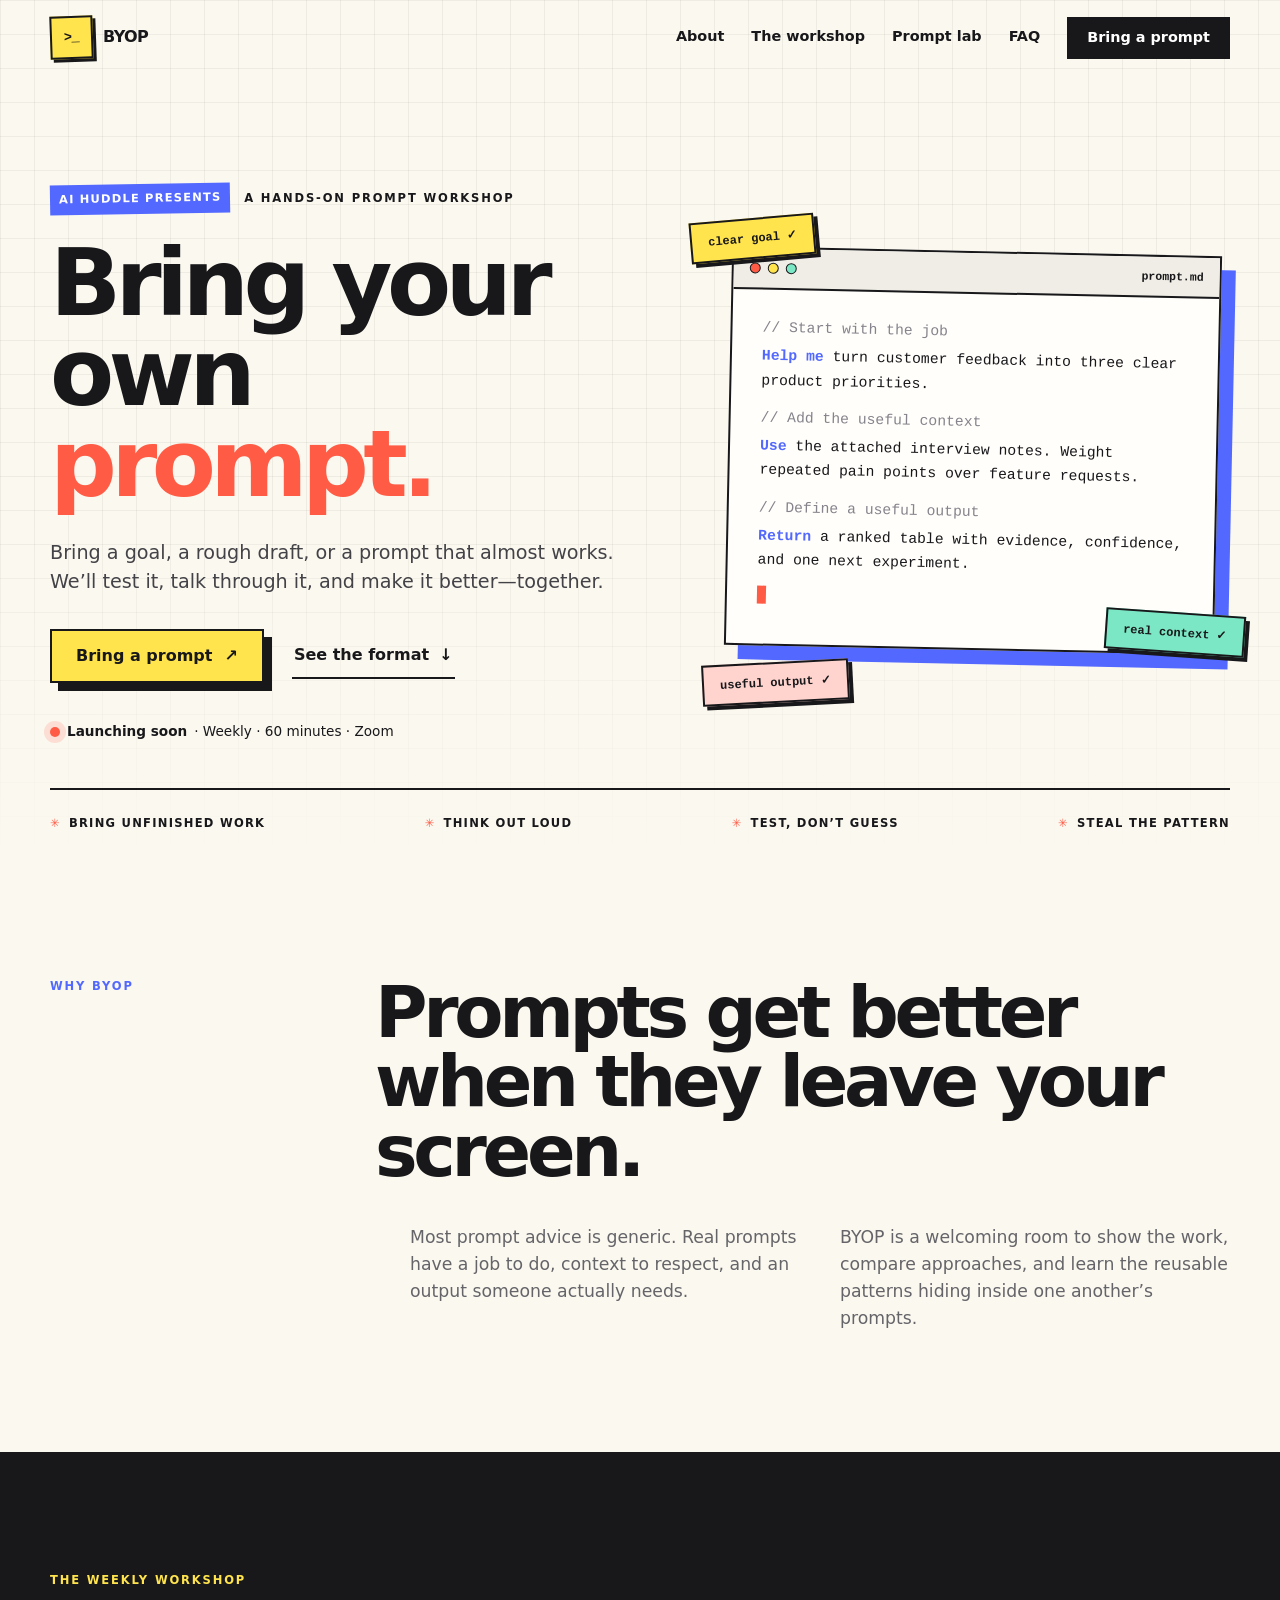
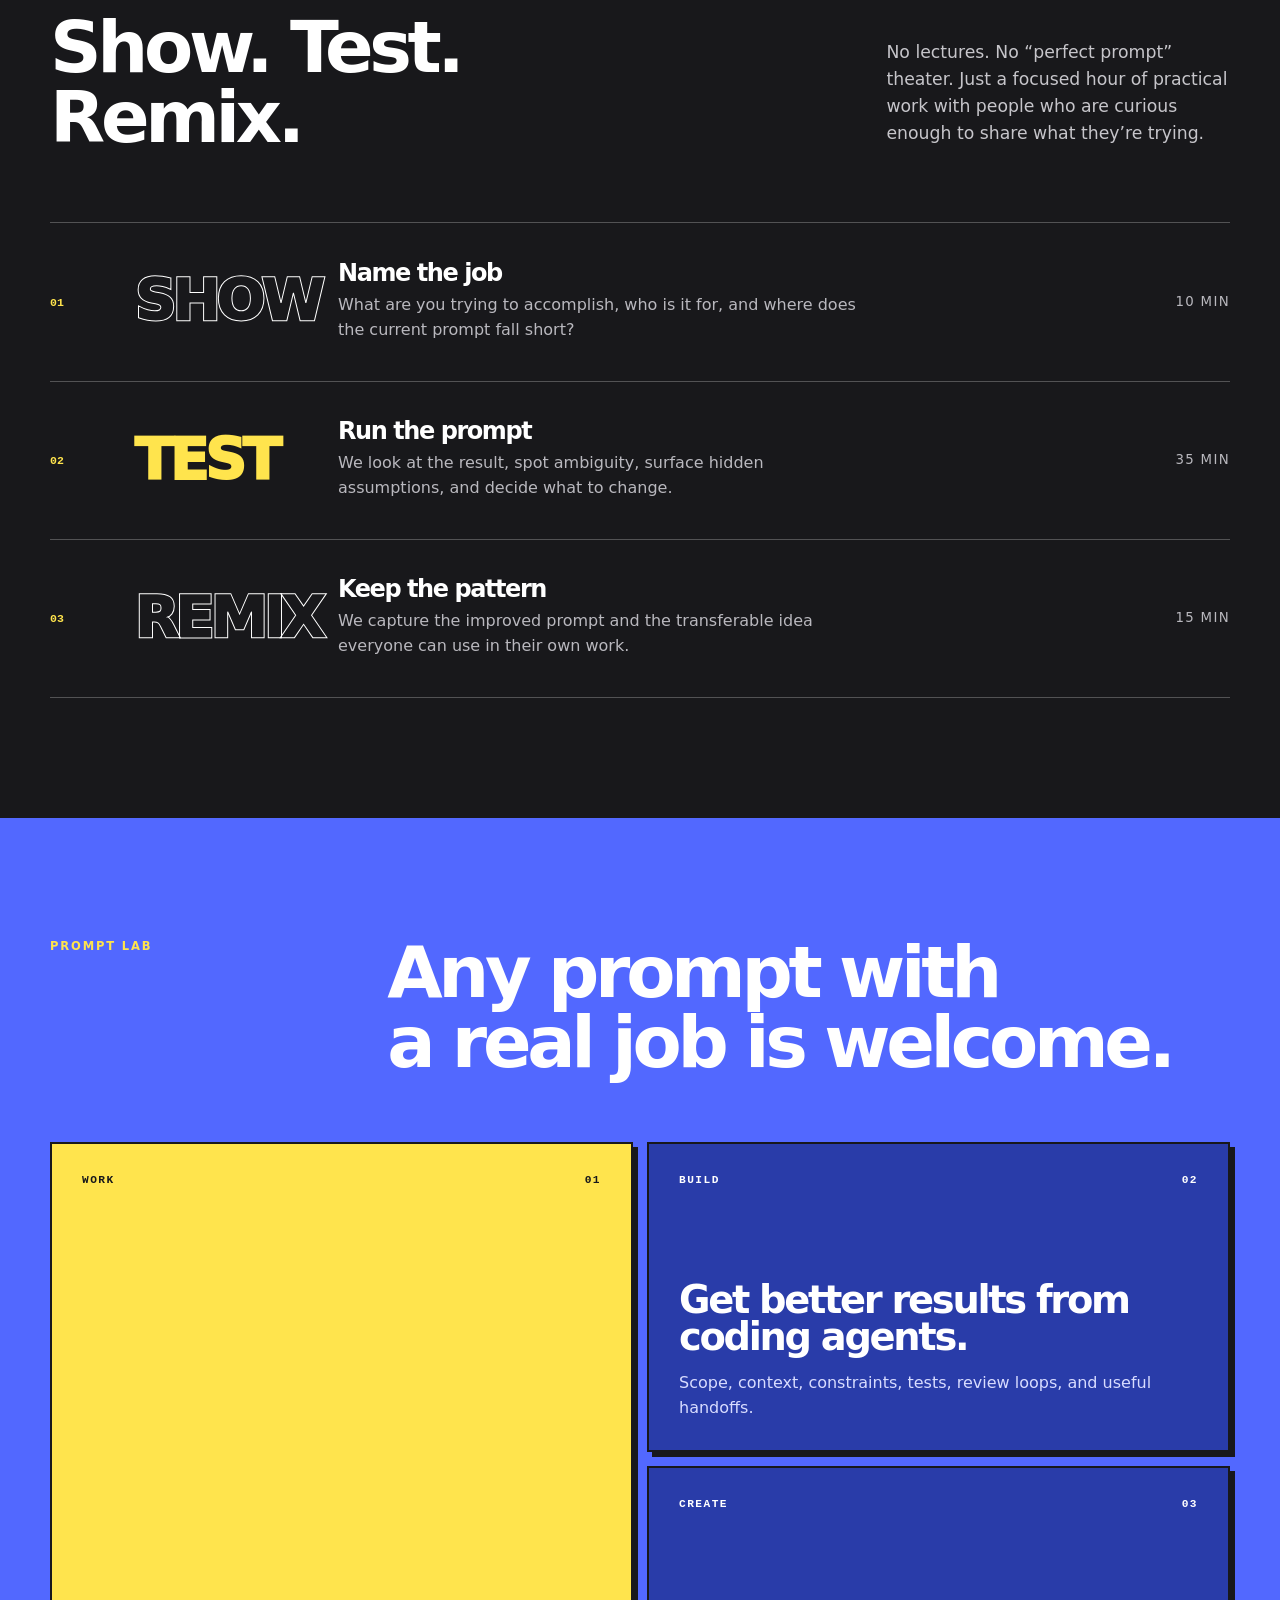
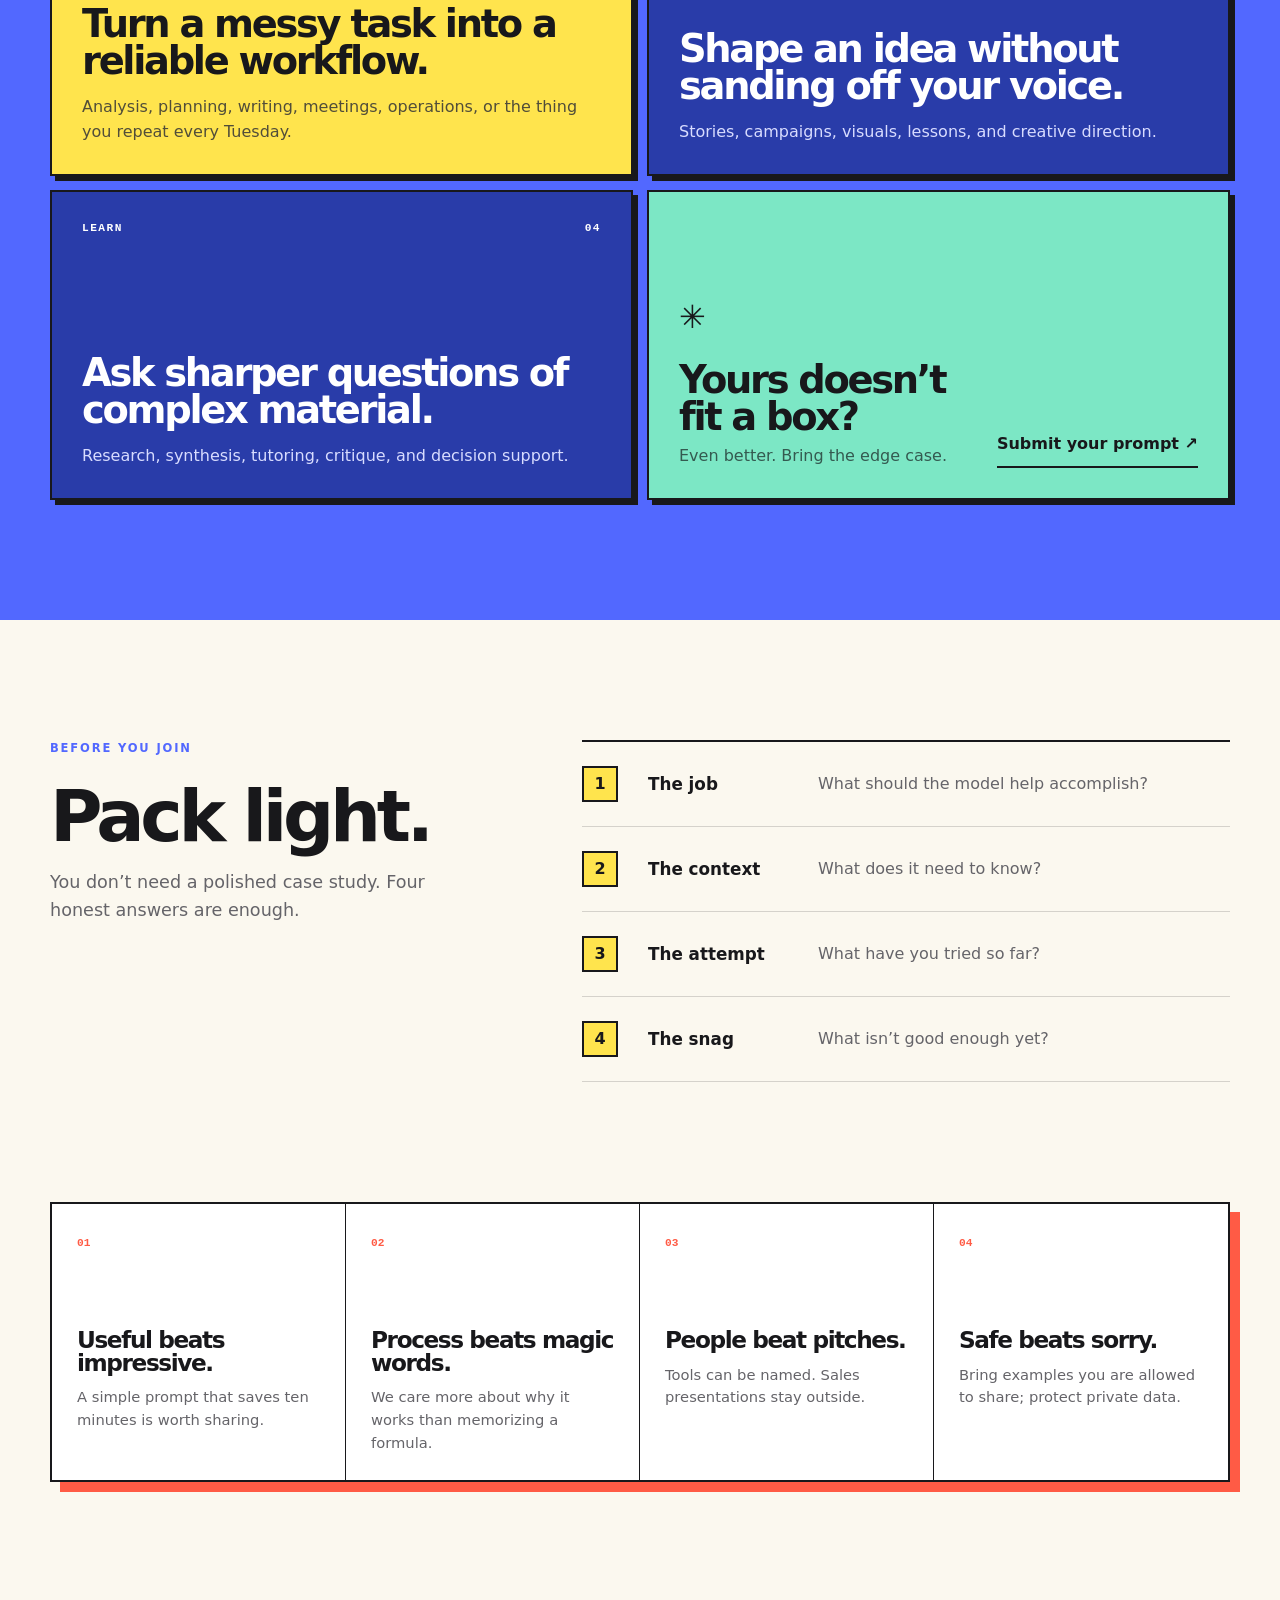
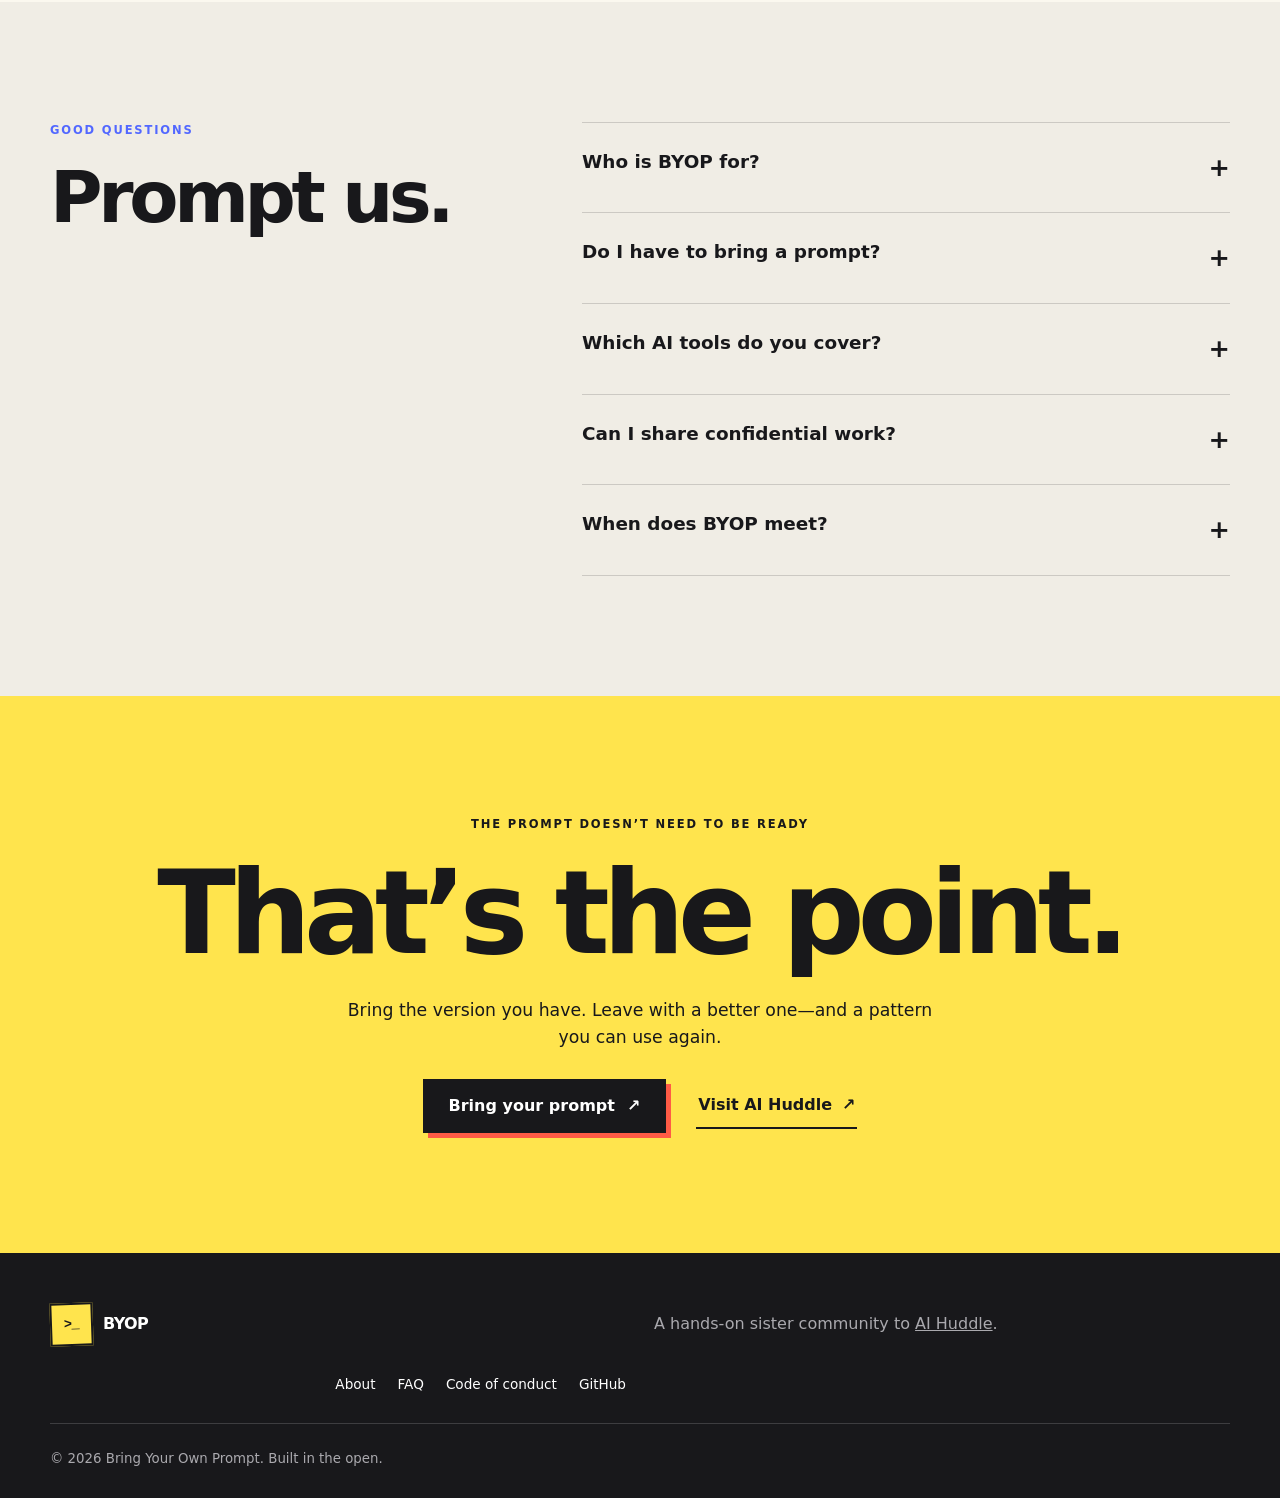
==== index.html @ 28d501ca "Launch Bring Your Own Prompt community site" ====
<!doctype html>
<html lang="en">
<head>
  <meta charset="utf-8">
  <meta name="viewport" content="width=device-width, initial-scale=1">
  <meta name="description" content="Bring Your Own Prompt is a free weekly Zoom workshop where people share, test, and improve the prompts behind real work.">
  <meta name="theme-color" content="#18181b">
  <meta property="og:title" content="Bring Your Own Prompt — Make your next prompt better">
  <meta property="og:description" content="A weekly, vendor-neutral prompt workshop. Bring a goal, a rough prompt, or just your curiosity.">
  <meta property="og:type" content="website">
  <meta property="og:url" content="https://numerate64.github.io/byop/">
  <meta property="og:image" content="https://numerate64.github.io/byop/assets/social-card.png">
  <title>Bring Your Own Prompt — Make your next prompt better</title>
  <link rel="icon" href="assets/favicon.svg" type="image/svg+xml">
  <link rel="stylesheet" href="styles.css?v=1">
  <script defer src="script.js?v=1"></script>
</head>
<body>
  <a class="skip-link" href="#main">Skip to content</a>
  <header class="site-header" data-header>
    <div class="shell nav-wrap">
      <a class="brand" href="#top" aria-label="Bring Your Own Prompt home">
        <span class="brand-mark" aria-hidden="true"><span>&gt;_</span></span>
        <span>BYOP</span>
      </a>
      <button class="menu-button" type="button" aria-expanded="false" aria-controls="site-nav" data-menu-button>
        <span class="sr-only">Toggle navigation</span><i></i><i></i><i></i>
      </button>
      <nav class="site-nav" id="site-nav" aria-label="Primary" data-nav>
        <a href="#about">About</a>
        <a href="#format">The workshop</a>
        <a href="#prompts">Prompt lab</a>
        <a href="#faq">FAQ</a>
        <button class="button button-small button-ink" type="button" data-open-submit>Bring a prompt</button>
      </nav>
    </div>
  </header>

  <main id="main">
    <section class="hero" id="top">
      <div class="grid-paper" aria-hidden="true"></div>
      <div class="shell hero-grid">
        <div class="hero-copy reveal">
          <p class="eyebrow"><span>AI Huddle presents</span> A hands-on prompt workshop</p>
          <h1>Bring your own<br><em>prompt.</em></h1>
          <p class="hero-lede">Bring a goal, a rough draft, or a prompt that almost works. We’ll test it, talk through it, and make it better—together.</p>
          <div class="hero-actions">
            <button class="button button-primary" type="button" data-open-submit>Bring a prompt <span aria-hidden="true">↗</span></button>
            <a class="text-link" href="#format">See the format <span aria-hidden="true">↓</span></a>
          </div>
          <div class="launch-note"><span></span><strong>Launching soon</strong> · Weekly · 60 minutes · Zoom</div>
        </div>
        <div class="prompt-stage reveal" aria-label="An example prompt being improved">
          <div class="window">
            <div class="window-bar"><span></span><span></span><span></span><small>prompt.md</small></div>
            <div class="window-body">
              <p class="comment">// Start with the job</p>
              <p><b>Help me</b> turn customer feedback into three clear product priorities.</p>
              <p class="comment">// Add the useful context</p>
              <p><b>Use</b> the attached interview notes. Weight repeated pain points over feature requests.</p>
              <p class="comment">// Define a useful output</p>
              <p><b>Return</b> a ranked table with evidence, confidence, and one next experiment.</p>
              <span class="cursor" aria-hidden="true"></span>
            </div>
          </div>
          <div class="sticky sticky-one">clear goal ✓</div>
          <div class="sticky sticky-two">real context ✓</div>
          <div class="sticky sticky-three">useful output ✓</div>
        </div>
      </div>
      <div class="shell ticker" aria-label="BYOP principles">
        <span>Bring unfinished work</span><span>Think out loud</span><span>Test, don’t guess</span><span>Steal the pattern</span>
      </div>
    </section>

    <section class="section intro" id="about">
      <div class="shell intro-grid reveal">
        <p class="section-label">Why BYOP</p>
        <div>
          <h2>Prompts get better<br>when they leave your screen.</h2>
          <div class="two-col-copy">
            <p>Most prompt advice is generic. Real prompts have a job to do, context to respect, and an output someone actually needs.</p>
            <p>BYOP is a welcoming room to show the work, compare approaches, and learn the reusable patterns hiding inside one another’s prompts.</p>
          </div>
        </div>
      </div>
    </section>

    <section class="section format" id="format">
      <div class="shell">
        <div class="section-heading reveal">
          <div><p class="section-label">The weekly workshop</p><h2>Show. Test.<br>Remix.</h2></div>
          <p>No lectures. No “perfect prompt” theater. Just a focused hour of practical work with people who are curious enough to share what they’re trying.</p>
        </div>
        <ol class="format-list">
          <li class="reveal">
            <span class="number">01</span>
            <div class="verb">SHOW</div>
            <div><h3>Name the job</h3><p>What are you trying to accomplish, who is it for, and where does the current prompt fall short?</p></div>
            <small>10 min</small>
          </li>
          <li class="reveal">
            <span class="number">02</span>
            <div class="verb">TEST</div>
            <div><h3>Run the prompt</h3><p>We look at the result, spot ambiguity, surface hidden assumptions, and decide what to change.</p></div>
            <small>35 min</small>
          </li>
          <li class="reveal">
            <span class="number">03</span>
            <div class="verb">REMIX</div>
            <div><h3>Keep the pattern</h3><p>We capture the improved prompt and the transferable idea everyone can use in their own work.</p></div>
            <small>15 min</small>
          </li>
        </ol>
      </div>
    </section>

    <section class="section prompt-lab" id="prompts">
      <div class="shell">
        <div class="lab-heading reveal">
          <p class="section-label light">Prompt lab</p>
          <h2>Any prompt with<br>a real job is welcome.</h2>
        </div>
        <div class="lab-grid">
          <article class="lab-card lab-card-feature reveal">
            <div class="card-top"><span>WORK</span><span>01</span></div>
            <div><h3>Turn a messy task into a reliable workflow.</h3><p>Analysis, planning, writing, meetings, operations, or the thing you repeat every Tuesday.</p></div>
          </article>
          <article class="lab-card reveal"><div class="card-top"><span>BUILD</span><span>02</span></div><div><h3>Get better results from coding agents.</h3><p>Scope, context, constraints, tests, review loops, and useful handoffs.</p></div></article>
          <article class="lab-card reveal"><div class="card-top"><span>CREATE</span><span>03</span></div><div><h3>Shape an idea without sanding off your voice.</h3><p>Stories, campaigns, visuals, lessons, and creative direction.</p></div></article>
          <article class="lab-card reveal"><div class="card-top"><span>LEARN</span><span>04</span></div><div><h3>Ask sharper questions of complex material.</h3><p>Research, synthesis, tutoring, critique, and decision support.</p></div></article>
          <article class="lab-card lab-card-cta reveal">
            <div><span class="asterisk" aria-hidden="true">✳</span><h3>Yours doesn’t fit a box?</h3><p>Even better. Bring the edge case.</p></div>
            <button type="button" data-open-submit>Submit your prompt <span aria-hidden="true">↗</span></button>
          </article>
        </div>
      </div>
    </section>

    <section class="section prep">
      <div class="shell prep-grid">
        <div class="reveal">
          <p class="section-label">Before you join</p>
          <h2>Pack light.</h2>
          <p class="prep-lede">You don’t need a polished case study. Four honest answers are enough.</p>
        </div>
        <div class="checklist reveal">
          <div><span>1</span><p><strong>The job</strong>What should the model help accomplish?</p></div>
          <div><span>2</span><p><strong>The context</strong>What does it need to know?</p></div>
          <div><span>3</span><p><strong>The attempt</strong>What have you tried so far?</p></div>
          <div><span>4</span><p><strong>The snag</strong>What isn’t good enough yet?</p></div>
        </div>
      </div>
    </section>

    <section class="section values">
      <div class="shell values-grid reveal">
        <article><span>01</span><h3>Useful beats impressive.</h3><p>A simple prompt that saves ten minutes is worth sharing.</p></article>
        <article><span>02</span><h3>Process beats magic words.</h3><p>We care more about why it works than memorizing a formula.</p></article>
        <article><span>03</span><h3>People beat pitches.</h3><p>Tools can be named. Sales presentations stay outside.</p></article>
        <article><span>04</span><h3>Safe beats sorry.</h3><p>Bring examples you are allowed to share; protect private data.</p></article>
      </div>
    </section>

    <section class="section faq" id="faq">
      <div class="shell faq-grid">
        <div class="reveal"><p class="section-label">Good questions</p><h2>Prompt us.</h2></div>
        <div class="faq-list">
          <details class="reveal"><summary>Who is BYOP for?<span>+</span></summary><p>Anyone using—or trying to use—AI for real work. Beginners, experts, builders, leaders, creatives, and thoughtful skeptics are all welcome.</p></details>
          <details class="reveal"><summary>Do I have to bring a prompt?<span>+</span></summary><p>No. You can listen, ask questions, or help improve someone else’s prompt. Curiosity is enough for your first visit.</p></details>
          <details class="reveal"><summary>Which AI tools do you cover?<span>+</span></summary><p>BYOP is tool-agnostic. The emphasis is on clear thinking and transferable patterns, not loyalty to a particular model or vendor.</p></details>
          <details class="reveal"><summary>Can I share confidential work?<span>+</span></summary><p>No. Remove personal, confidential, regulated, or proprietary information before sharing any prompt or output.</p></details>
          <details class="reveal"><summary>When does BYOP meet?<span>+</span></summary><p>The recurring day and time will be announced before launch. Sessions will run weekly for approximately 60 minutes on Zoom.</p></details>
        </div>
      </div>
    </section>

    <section class="final-cta">
      <div class="shell final-inner reveal">
        <p class="section-label">The prompt doesn’t need to be ready</p>
        <h2>That’s the point.</h2>
        <p>Bring the version you have. Leave with a better one—and a pattern you can use again.</p>
        <div class="cta-actions">
          <button class="button button-ink" type="button" data-open-submit>Bring your prompt <span aria-hidden="true">↗</span></button>
          <a class="text-link ink-link" href="https://numerate64.github.io/aihuddle/" target="_blank" rel="noopener">Visit AI Huddle <span aria-hidden="true">↗</span></a>
        </div>
      </div>
    </section>
  </main>

  <footer class="site-footer">
    <div class="shell footer-grid">
      <a class="brand footer-brand" href="#top"><span class="brand-mark"><span>&gt;_</span></span><span>BYOP</span></a>
      <p>A hands-on sister community to <a href="https://numerate64.github.io/aihuddle/">AI Huddle</a>.</p>
      <nav aria-label="Footer"><a href="#about">About</a><a href="#faq">FAQ</a><a href="https://github.com/numerate64/byop/blob/main/CODE_OF_CONDUCT.md">Code of conduct</a><a href="https://github.com/numerate64/byop">GitHub</a></nav>
      <small>© <span data-year></span> Bring Your Own Prompt. Built in the open.</small>
    </div>
  </footer>

  <dialog class="submit-dialog" data-submit-dialog aria-labelledby="submit-title">
    <form method="dialog" class="dialog-shell" data-submit-form>
      <div class="dialog-top"><div><p class="section-label">Prompt hot seat</p><h2 id="submit-title">Bring a prompt.</h2></div><button class="close-button" type="button" data-close-submit aria-label="Close prompt form">×</button></div>
      <p class="dialog-intro">Share only information you are comfortable making public on GitHub. BYOP does not write directly to the repository; this opens a prefilled issue for review.</p>
      <label>Prompt title or job<span>Required</span><input name="title" required maxlength="100" placeholder="Turn interview notes into product priorities"></label>
      <label>What are you trying to accomplish?<span>Required</span><textarea name="goal" required rows="3" placeholder="Describe the useful outcome and who needs it."></textarea></label>
      <label>Your current prompt<span>Required</span><textarea name="prompt" required rows="6" placeholder="Paste a safe-to-share version of the prompt."></textarea></label>
      <label>Where are you stuck?<span>Required</span><textarea name="help" required rows="3" placeholder="What does the output get wrong, miss, or make harder?"></textarea></label>
      <label>Your name or GitHub handle<span>Optional</span><input name="name" maxlength="80" placeholder="How should we credit you?"></label>
      <div class="dialog-actions"><button class="button button-primary" type="submit">Continue on GitHub <span>↗</span></button><a href="https://github.com/numerate64/byop/issues/new?template=bring-a-prompt.yml" target="_blank" rel="noopener">Use the direct form instead</a></div>
    </form>
  </dialog>
</body>
</html>
---- styles.css ----
:root{--ink:#18181b;--paper:#fbf8ef;--white:#fffefa;--electric:#ff5b45;--yellow:#ffe44d;--blue:#5268ff;--mint:#7ce7c5;--muted:#656469;--line:rgba(24,24,27,.17);--shell:min(1180px,calc(100% - 40px));--shadow:8px 8px 0 var(--ink)}
*{box-sizing:border-box}html{scroll-behavior:smooth;scroll-padding-top:90px}body{margin:0;color:var(--ink);background:var(--paper);font-family:Inter,ui-sans-serif,system-ui,-apple-system,BlinkMacSystemFont,"Segoe UI",sans-serif;line-height:1.55;-webkit-font-smoothing:antialiased}body.menu-open{overflow:hidden}a{color:inherit;text-decoration:none}button,input,textarea{font:inherit}button{color:inherit}.shell{width:var(--shell);margin-inline:auto}.sr-only{position:absolute;width:1px;height:1px;padding:0;margin:-1px;overflow:hidden;clip:rect(0,0,0,0);white-space:nowrap;border:0}.skip-link{position:fixed;z-index:1000;left:1rem;top:1rem;background:var(--yellow);padding:.7rem 1rem;border:2px solid var(--ink);transform:translateY(-180%)}.skip-link:focus{transform:none}
.site-header{position:fixed;z-index:100;inset:0 0 auto;padding:16px 0;transition:.2s}.site-header.scrolled{padding:9px 0;background:rgba(251,248,239,.92);backdrop-filter:blur(14px);border-bottom:1px solid var(--line)}.nav-wrap{display:flex;align-items:center;justify-content:space-between}.brand{display:inline-flex;align-items:center;gap:10px;font-weight:900;letter-spacing:-.04em}.brand-mark{display:grid;place-items:center;width:43px;height:43px;background:var(--yellow);border:2px solid var(--ink);box-shadow:3px 3px 0 var(--ink);font:800 .85rem ui-monospace,SFMono-Regular,Menlo,monospace;transform:rotate(-2deg)}.site-nav{display:flex;align-items:center;gap:27px;font-size:.9rem;font-weight:700}.site-nav>a{border-bottom:2px solid transparent}.site-nav>a:hover{border-color:var(--electric)}.menu-button{display:none;width:44px;height:44px;padding:10px;border:0;background:none}.menu-button i{display:block;height:2px;margin:5px;background:var(--ink);transition:.2s}
.button{display:inline-flex;align-items:center;justify-content:center;gap:12px;min-height:54px;padding:0 24px;border:2px solid var(--ink);background:white;font-weight:850;cursor:pointer;box-shadow:var(--shadow);transition:transform .16s,box-shadow .16s}.button:hover{transform:translate(4px,4px);box-shadow:3px 3px 0 var(--ink)}.button-primary{background:var(--yellow)}.button-ink{color:white;background:var(--ink);box-shadow:5px 5px 0 var(--electric)}.button-ink:hover{box-shadow:2px 2px 0 var(--electric)}.button-small{min-height:42px;padding:0 18px;box-shadow:none}.button-small:hover{transform:translateY(-2px);box-shadow:none}.text-link{display:inline-flex;gap:10px;align-items:center;padding:10px 2px;border-bottom:2px solid var(--ink);font-weight:800}a:focus-visible,button:focus-visible,summary:focus-visible,input:focus-visible,textarea:focus-visible{outline:3px solid var(--blue);outline-offset:4px}
.hero{position:relative;overflow:hidden;padding-top:138px;background:var(--paper)}.grid-paper{position:absolute;inset:0;background-image:linear-gradient(rgba(24,24,27,.055) 1px,transparent 1px),linear-gradient(90deg,rgba(24,24,27,.055) 1px,transparent 1px);background-size:34px 34px;mask-image:linear-gradient(to bottom,#000 60%,transparent)}.hero-grid{position:relative;display:grid;grid-template-columns:1.03fr .97fr;align-items:center;gap:66px;min-height:650px}.eyebrow,.section-label{margin:0 0 24px;text-transform:uppercase;letter-spacing:.16em;font-size:.72rem;font-weight:850}.eyebrow span{display:inline-block;margin-right:8px;padding:6px 9px;color:white;background:var(--blue);letter-spacing:.1em;transform:rotate(-1deg)}h1,h2,h3{margin-top:0;line-height:.97;letter-spacing:-.06em}h1{margin-bottom:28px;font-size:clamp(4.2rem,7.3vw,7.2rem);font-weight:900}h1 em{position:relative;font-style:normal;color:var(--electric)}h1 em:after{content:"";position:absolute;z-index:-1;left:-3%;right:-3%;bottom:.06em;height:.14em;background:var(--yellow);transform:rotate(-2deg)}.hero-lede{max-width:625px;margin:0 0 32px;color:#434247;font-size:clamp(1.05rem,1.5vw,1.25rem)}.hero-actions{display:flex;align-items:center;gap:28px;flex-wrap:wrap}.launch-note{display:flex;align-items:center;gap:7px;margin-top:38px;font-size:.85rem}.launch-note>span{width:10px;height:10px;border-radius:50%;background:var(--electric);box-shadow:0 0 0 6px rgba(255,91,69,.16)}
.prompt-stage{position:relative;min-height:520px}.window{position:absolute;z-index:2;top:48px;right:12px;width:min(100%,490px);overflow:hidden;border:2px solid var(--ink);background:var(--white);box-shadow:14px 14px 0 var(--blue);transform:rotate(1.2deg)}.window-bar{display:flex;align-items:center;gap:7px;padding:13px 16px;border-bottom:2px solid var(--ink);background:#efede5}.window-bar>span{width:11px;height:11px;border:1.5px solid var(--ink);border-radius:50%;background:var(--electric)}.window-bar>span:nth-child(2){background:var(--yellow)}.window-bar>span:nth-child(3){background:var(--mint)}.window-bar small{margin-left:auto;font:700 .72rem ui-monospace,SFMono-Regular,Menlo,monospace}.window-body{padding:26px 30px 32px;font:500 .92rem/1.65 ui-monospace,SFMono-Regular,Menlo,monospace}.window-body p{margin:0 0 13px}.window-body .comment{margin-bottom:4px;color:#85838b}.window-body b{color:var(--blue)}.cursor{display:inline-block;width:9px;height:18px;background:var(--electric)}.sticky{position:absolute;z-index:3;padding:11px 16px;border:2px solid var(--ink);background:var(--yellow);box-shadow:4px 4px 0 var(--ink);font:800 .75rem ui-monospace,SFMono-Regular,Menlo,monospace}.sticky-one{top:15px;left:0;transform:rotate(-5deg)}.sticky-two{right:-15px;bottom:70px;transform:rotate(4deg);background:var(--mint)}.sticky-three{left:12px;bottom:20px;transform:rotate(-3deg);background:#ffd4ce}.ticker{position:relative;display:flex;justify-content:space-between;gap:24px;padding:25px 0;border-top:2px solid var(--ink);font-size:.72rem;font-weight:850;text-transform:uppercase;letter-spacing:.11em}.ticker span:before{content:"✳";margin-right:8px;color:var(--electric)}
.section{padding:120px 0}.section-label{color:var(--blue)}h2{margin-bottom:0;font-size:clamp(3rem,5.6vw,5.8rem);font-weight:850}.intro-grid{display:grid;grid-template-columns:1fr 3fr;gap:40px}.two-col-copy{display:grid;grid-template-columns:1fr 1fr;gap:40px;max-width:820px;margin:38px 0 0 auto;color:var(--muted);font-size:1.08rem}.two-col-copy p{margin:0}
.format{color:white;background:var(--ink)}.section-heading{display:grid;grid-template-columns:1.45fr .65fr;align-items:end;gap:70px;margin-bottom:70px}.section-heading>p{margin:0 0 6px;color:#c6c5ca;font-size:1.08rem}.format .section-label,.section-label.light{color:var(--yellow)}.format-list{margin:0;padding:0;list-style:none;border-top:1px solid rgba(255,255,255,.25)}.format-list li{display:grid;grid-template-columns:60px 180px 1fr 70px;align-items:center;gap:24px;padding:34px 0;border-bottom:1px solid rgba(255,255,255,.25)}.number{color:var(--yellow);font:800 .72rem ui-monospace,SFMono-Regular,Menlo,monospace}.verb{font-size:clamp(2.1rem,4.5vw,4.5rem);font-weight:950;letter-spacing:-.07em;color:transparent;-webkit-text-stroke:1px white}.format-list li:nth-child(2) .verb{color:var(--yellow);-webkit-text-stroke:0}.format-list h3{margin:0 0 8px;font-size:1.5rem}.format-list p{max-width:520px;margin:0;color:#b9b8be}.format-list small{text-align:right;text-transform:uppercase;letter-spacing:.1em;color:#b9b8be}
.prompt-lab{background:var(--blue);color:white}.lab-heading{display:grid;grid-template-columns:1fr 2.5fr;margin-bottom:65px}.lab-grid{display:grid;grid-template-columns:repeat(2,1fr);gap:14px}.lab-card{display:flex;flex-direction:column;justify-content:space-between;min-height:310px;padding:30px;border:2px solid var(--ink);background:#293ca9;box-shadow:5px 5px 0 var(--ink);transition:transform .18s}.lab-card:hover{transform:translateY(-4px)}.lab-card-feature{grid-row:span 2;min-height:634px;color:var(--ink);background:var(--yellow)}.card-top{display:flex;justify-content:space-between;font:800 .7rem ui-monospace,SFMono-Regular,Menlo,monospace;letter-spacing:.13em}.lab-card h3{max-width:520px;margin:30px 0 15px;font-size:clamp(1.8rem,3vw,3rem)}.lab-card p{max-width:510px;margin:0;color:#d8dcff}.lab-card-feature p{color:#514d39}.lab-card-cta{flex-direction:row;align-items:end;gap:20px;color:var(--ink);background:var(--mint)}.lab-card-cta h3{margin:18px 0 8px}.lab-card-cta p{color:#345a50}.lab-card-cta button{flex:0 0 auto;padding:10px 0;border:0;border-bottom:2px solid var(--ink);background:none;font-weight:850;cursor:pointer}.asterisk{font-size:2rem}
.prep{background:var(--paper)}.prep-grid{display:grid;grid-template-columns:.8fr 1.2fr;gap:100px}.prep-lede{max-width:430px;color:var(--muted);font-size:1.1rem}.checklist{border-top:2px solid var(--ink)}.checklist>div{display:grid;grid-template-columns:48px 1fr;gap:18px;padding:24px 0;border-bottom:1px solid var(--line)}.checklist span{display:grid;place-items:center;width:36px;height:36px;border:2px solid var(--ink);background:var(--yellow);font-weight:850}.checklist p{display:grid;grid-template-columns:170px 1fr;align-items:center;margin:0;color:var(--muted)}.checklist strong{color:var(--ink);font-size:1.05rem}
.values{padding-top:0}.values-grid{display:grid;grid-template-columns:repeat(4,1fr);border:2px solid var(--ink);box-shadow:10px 10px 0 var(--electric)}.values article{min-height:270px;padding:25px;border-right:1px solid var(--ink);background:white}.values article:last-child{border:0}.values article>span{font:800 .7rem ui-monospace,SFMono-Regular,Menlo,monospace;color:var(--electric)}.values h3{margin:75px 0 12px;font-size:1.45rem}.values p{margin:0;color:var(--muted);font-size:.92rem}
.faq{background:#f0ede5}.faq-grid{display:grid;grid-template-columns:.8fr 1.2fr;gap:100px}.faq-list details{border-top:1px solid var(--line)}.faq-list details:last-child{border-bottom:1px solid var(--line)}.faq-list summary{display:flex;justify-content:space-between;gap:20px;padding:25px 0;cursor:pointer;list-style:none;font-weight:800;font-size:1.15rem}.faq-list summary::-webkit-details-marker{display:none}.faq-list summary span{font-size:1.6rem;transition:transform .2s}.faq-list details[open] summary span{transform:rotate(45deg)}.faq-list details p{max-width:620px;margin:-3px 35px 26px 0;color:var(--muted)}
.final-cta{padding:120px 0;text-align:center;background:var(--yellow);overflow:hidden}.final-inner{position:relative}.final-cta .section-label{color:var(--ink)}.final-cta h2{font-size:clamp(4rem,9vw,9rem)}.final-cta p:not(.section-label){max-width:600px;margin:28px auto;font-size:1.08rem}.cta-actions{display:flex;justify-content:center;align-items:center;gap:30px;flex-wrap:wrap}.ink-link{border-color:var(--ink)}
.site-footer{padding:50px 0 28px;color:white;background:var(--ink)}.footer-grid{display:grid;grid-template-columns:1fr 1fr;gap:28px;align-items:start}.footer-brand .brand-mark{color:var(--ink)}.footer-grid p{margin:9px 0 0;color:#aaa9ae}.footer-grid p a{text-decoration:underline}.footer-grid nav{display:flex;justify-content:flex-end;gap:22px;flex-wrap:wrap;font-size:.85rem}.footer-grid small{grid-column:1/-1;padding-top:25px;border-top:1px solid rgba(255,255,255,.16);color:#aaa9ae}
.submit-dialog{width:min(720px,calc(100% - 30px));max-height:calc(100vh - 30px);padding:0;border:2px solid var(--ink);background:var(--paper);box-shadow:12px 12px 0 var(--ink)}.submit-dialog::backdrop{background:rgba(24,24,27,.7);backdrop-filter:blur(3px)}.dialog-shell{padding:34px;overflow:auto}.dialog-top{display:flex;justify-content:space-between;gap:20px;align-items:start}.dialog-top h2{font-size:clamp(2.3rem,6vw,4.3rem)}.close-button{border:0;background:none;font-size:2.3rem;line-height:1;cursor:pointer}.dialog-intro{margin:18px 0 26px;color:var(--muted)}.dialog-shell label{display:block;margin:18px 0;font-weight:800}.dialog-shell label span{float:right;color:var(--muted);font-size:.7rem;text-transform:uppercase;letter-spacing:.1em}.dialog-shell input,.dialog-shell textarea{display:block;width:100%;margin-top:7px;padding:12px 14px;border:1.5px solid var(--ink);border-radius:0;background:white;font-weight:450;resize:vertical}.dialog-actions{display:flex;align-items:center;gap:24px;margin-top:28px;flex-wrap:wrap}.dialog-actions>a{font-size:.85rem;text-decoration:underline}.reveal{opacity:0;transform:translateY(18px);transition:opacity .6s,transform .6s}.reveal.visible{opacity:1;transform:none}
@media(max-width:900px){:root{--shell:min(100% - 30px,720px)}.menu-button{display:block}.menu-button[aria-expanded=true] i:nth-of-type(1){transform:translateY(7px) rotate(45deg)}.menu-button[aria-expanded=true] i:nth-of-type(2){opacity:0}.menu-button[aria-expanded=true] i:nth-of-type(3){transform:translateY(-7px) rotate(-45deg)}.site-nav{position:fixed;inset:65px 0 0;flex-direction:column;justify-content:center;background:var(--paper);font-size:1.35rem;transform:translateX(100%);transition:transform .22s}.site-nav.open{transform:none}.hero-grid{grid-template-columns:1fr;gap:20px}.hero-copy{text-align:center}.hero-actions,.launch-note{justify-content:center}.prompt-stage{width:min(100%,570px);margin:auto}.ticker{flex-wrap:wrap;justify-content:center}.intro-grid,.section-heading,.prep-grid,.faq-grid{grid-template-columns:1fr;gap:40px}.two-col-copy{margin-left:0}.format-list li{grid-template-columns:50px 135px 1fr}.format-list small{display:none}.lab-heading{grid-template-columns:1fr}.values-grid{grid-template-columns:repeat(2,1fr)}.values article:nth-child(2){border-right:0}.values article:nth-child(-n+2){border-bottom:1px solid var(--ink)}}
@media(max-width:560px){:root{--shell:calc(100% - 24px)}.section{padding:82px 0}.hero{padding-top:112px}.hero-grid{min-height:0}h1{font-size:clamp(3.6rem,18vw,5rem)}h2{font-size:clamp(2.8rem,14vw,4.1rem)}.eyebrow{line-height:2.2}.hero-actions{flex-direction:column;gap:10px}.launch-note{align-items:flex-start;flex-wrap:wrap}.prompt-stage{min-height:440px}.window{top:38px;right:4%;width:92%;box-shadow:8px 8px 0 var(--blue)}.window-body{padding:20px;font-size:.78rem}.sticky{font-size:.65rem}.sticky-one{left:0}.sticky-two{right:0;bottom:58px}.sticky-three{left:3px;bottom:5px}.ticker{justify-content:flex-start}.ticker span{width:calc(50% - 12px)}.two-col-copy{grid-template-columns:1fr;gap:20px}.format-list li{grid-template-columns:42px 1fr;gap:12px;padding:28px 0}.verb{grid-column:2;font-size:3rem}.format-list li>div:nth-of-type(2){grid-column:2}.lab-grid{grid-template-columns:1fr}.lab-card-feature{grid-row:auto;min-height:450px}.lab-card{min-height:290px;padding:25px}.lab-card-cta{display:flex;flex-direction:column;align-items:flex-start}.checklist p{grid-template-columns:1fr}.values-grid{grid-template-columns:1fr}.values article{min-height:210px;border-right:0;border-bottom:1px solid var(--ink)!important}.values article:last-child{border-bottom:0!important}.values h3{margin-top:45px}.footer-grid{grid-template-columns:1fr}.footer-grid nav{justify-content:flex-start}.dialog-shell{padding:22px}.dialog-actions{align-items:flex-start;flex-direction:column}.dialog-actions .button{width:100%}}
@media(prefers-reduced-motion:reduce){html{scroll-behavior:auto}*,*::before,*::after{transition-duration:.01ms!important;animation-duration:.01ms!important}.reveal{opacity:1;transform:none}}
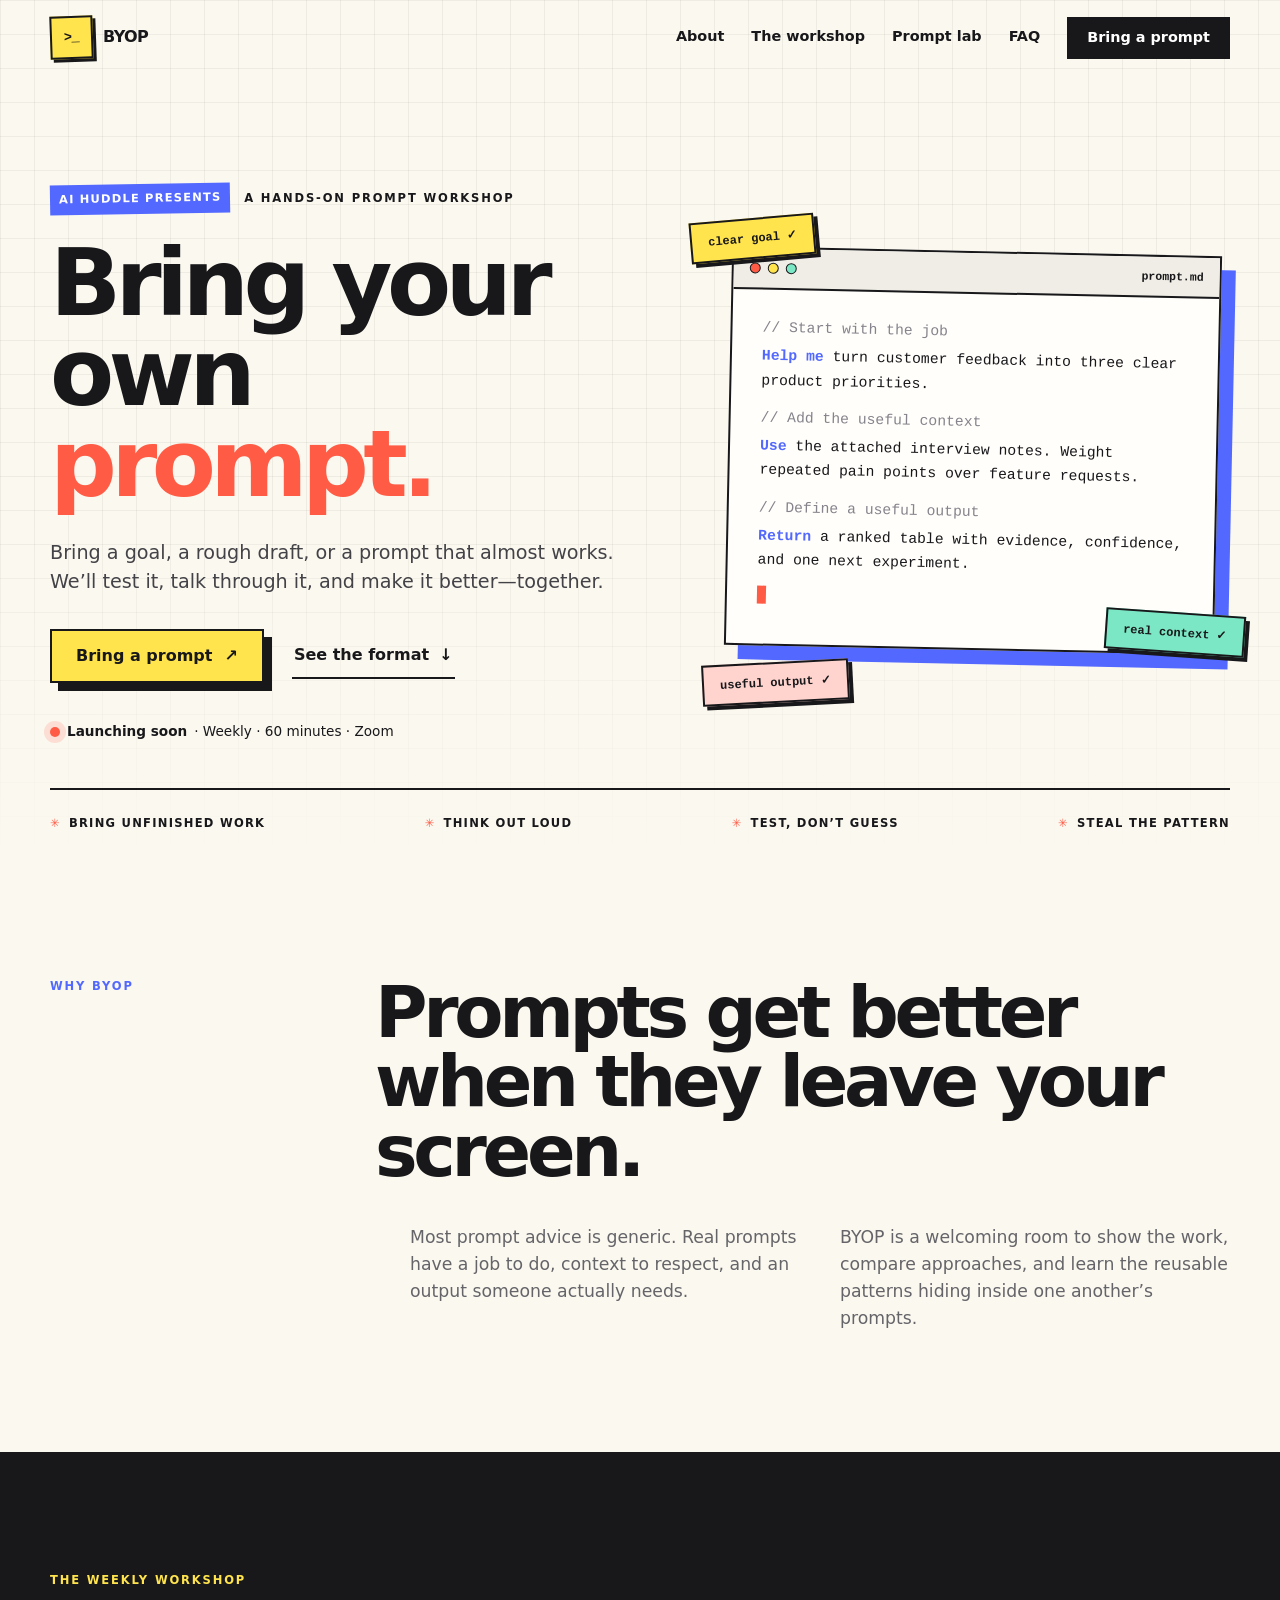
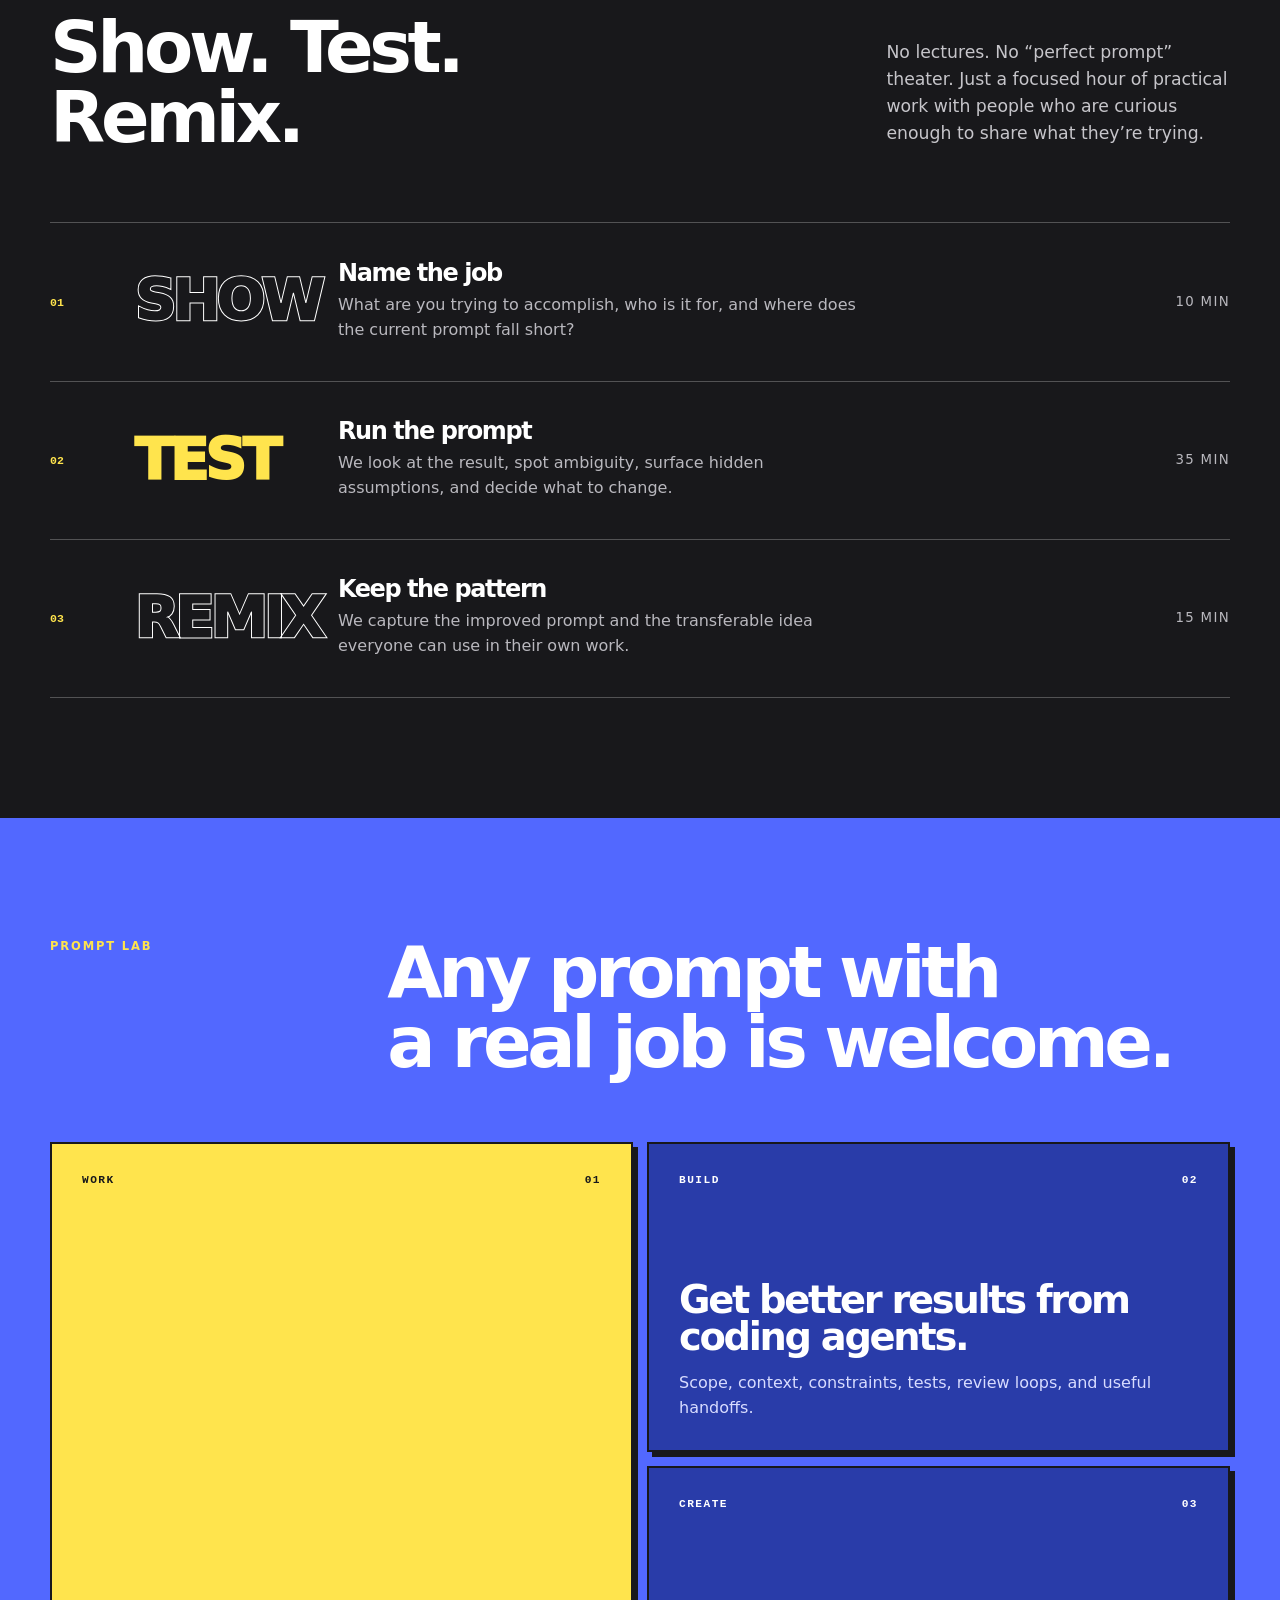
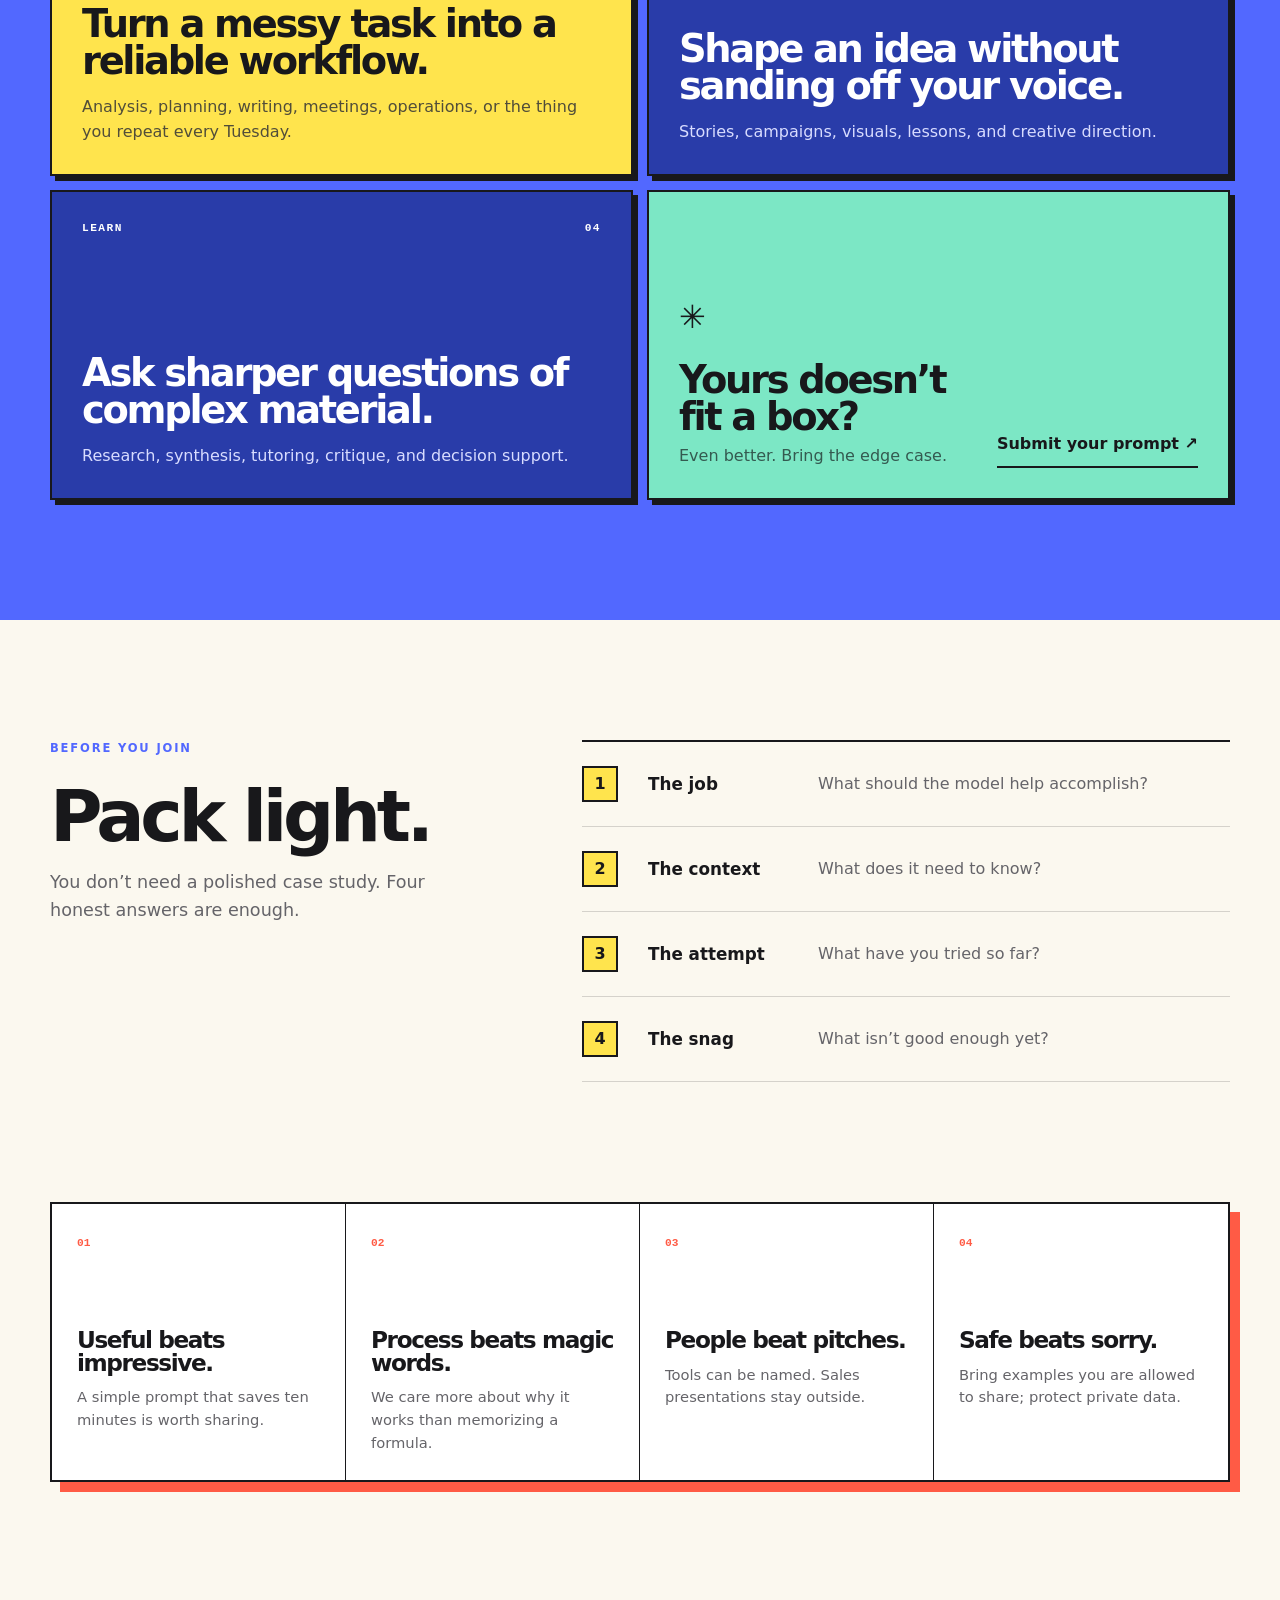
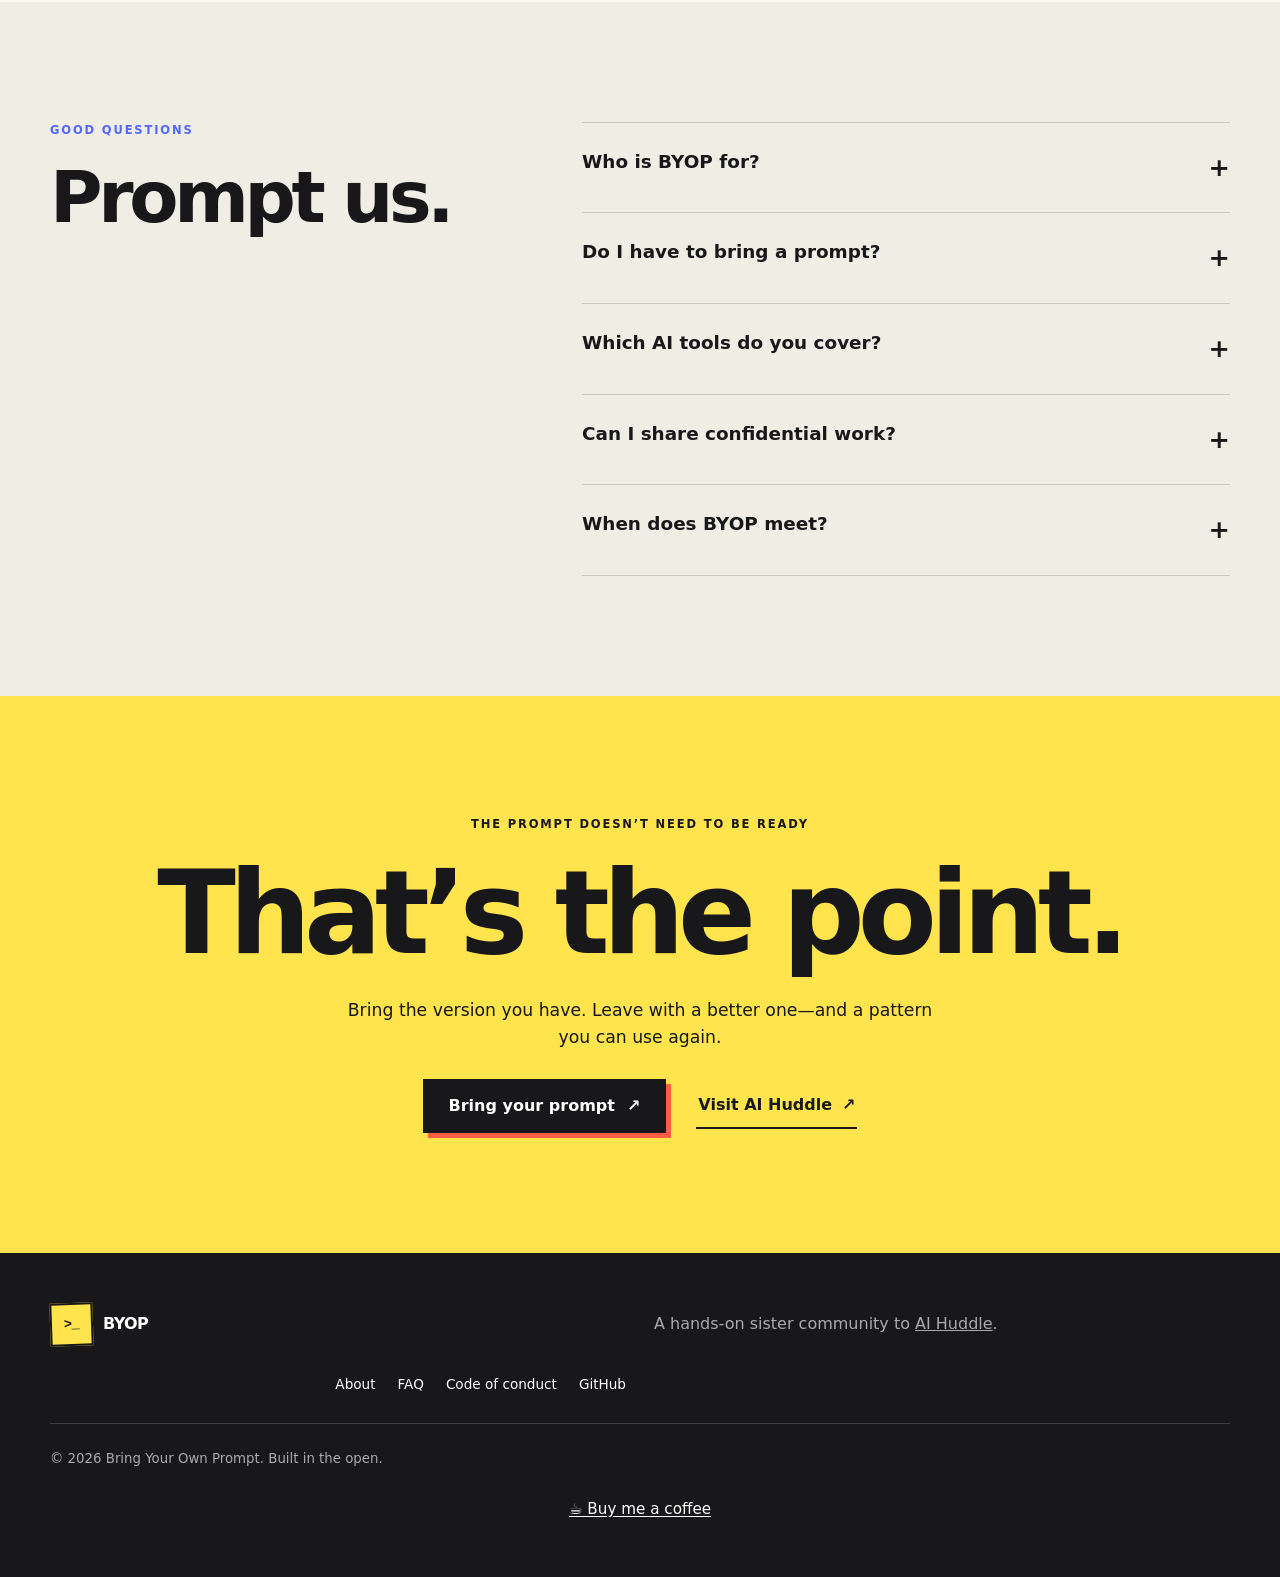
==== commit 08bc4c4a: "Add Buy Me a Coffee support link" ====
--- a/index.html
+++ b/index.html
@@ -195,7 +195,11 @@
       <nav aria-label="Footer"><a href="#about">About</a><a href="#faq">FAQ</a><a href="https://github.com/numerate64/byop/blob/main/CODE_OF_CONDUCT.md">Code of conduct</a><a href="https://github.com/numerate64/byop">GitHub</a></nav>
       <small>© <span data-year></span> Bring Your Own Prompt. Built in the open.</small>
     </div>
-  </footer>
+  
+    <p style="margin: 1rem auto; padding: 0.75rem 1rem; text-align: center; font: 0.95rem/1.5 system-ui, sans-serif;">
+      <a href="https://buymeacoffee.com/Caliche" target="_blank" rel="noopener noreferrer" style="color: inherit; text-decoration: underline; text-underline-offset: 0.15em;">☕ Buy me a coffee</a>
+    </p>
+</footer>
 
   <dialog class="submit-dialog" data-submit-dialog aria-labelledby="submit-title">
     <form method="dialog" class="dialog-shell" data-submit-form>
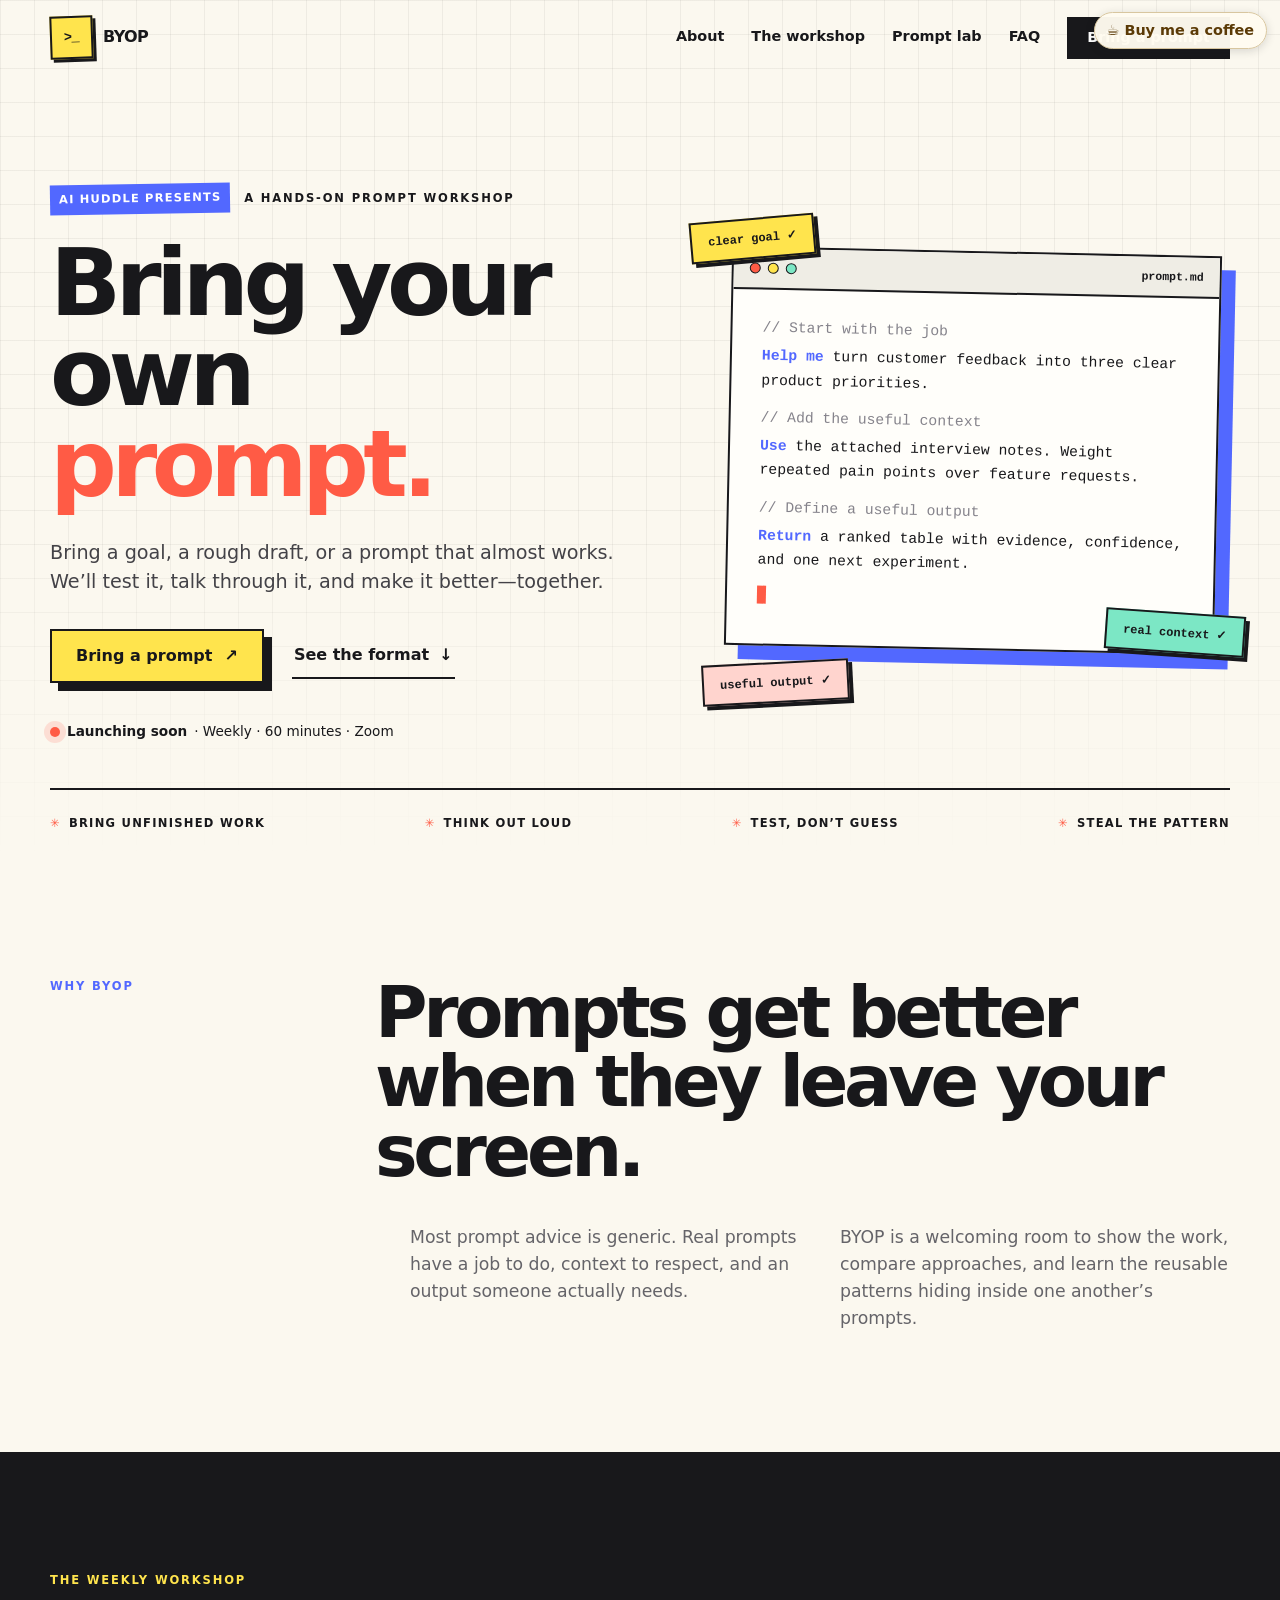
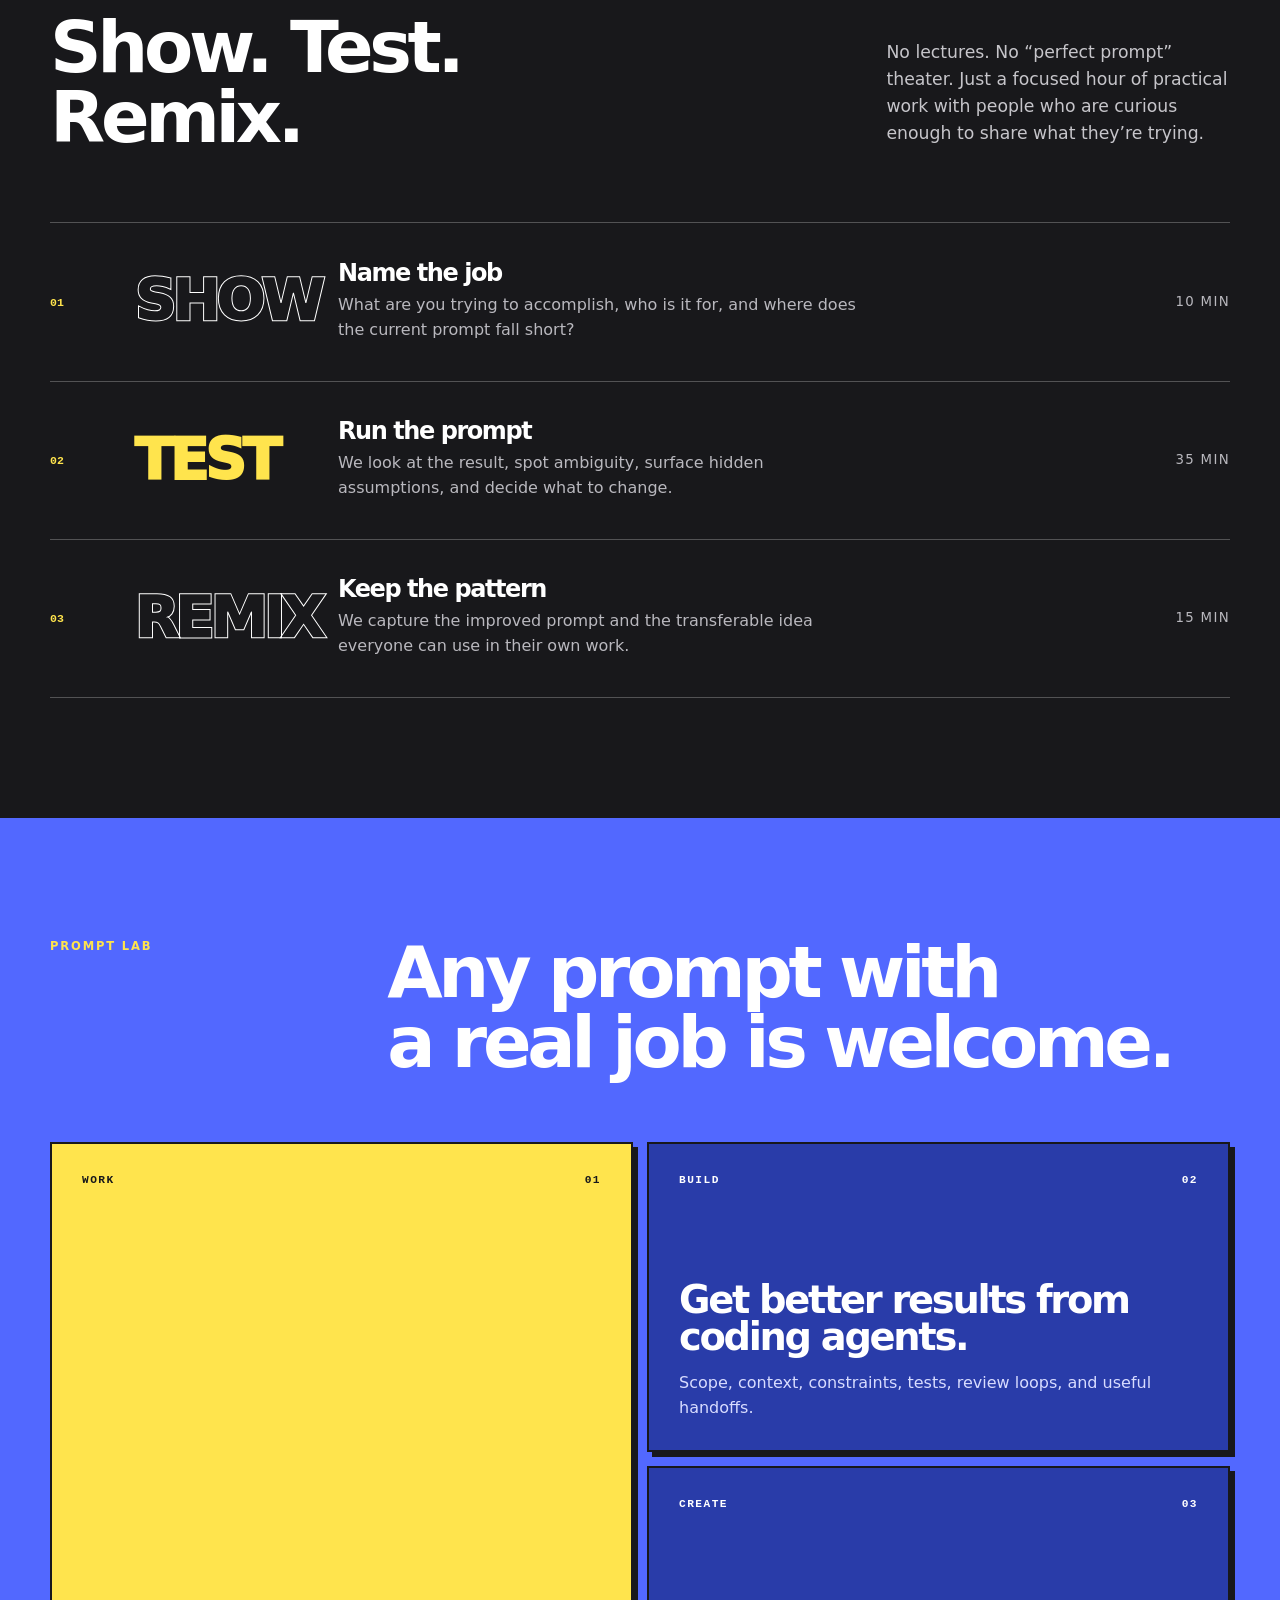
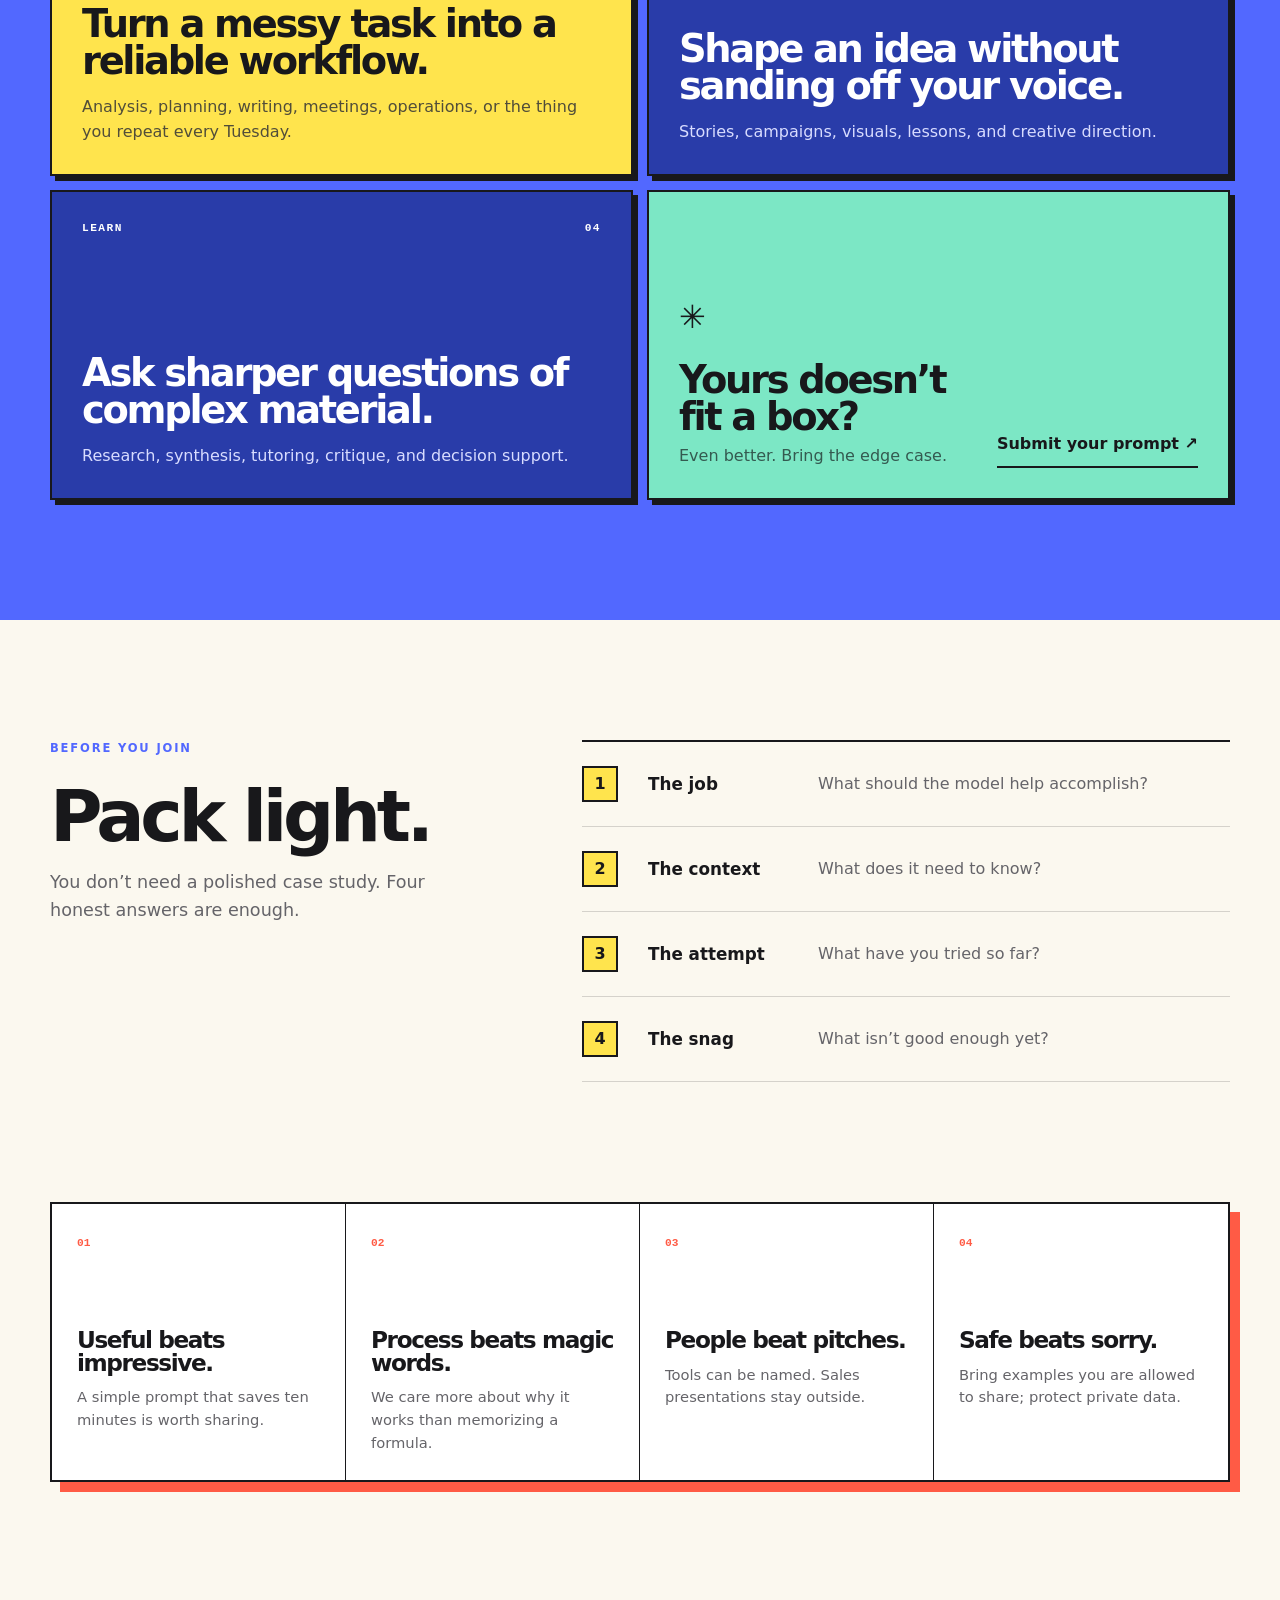
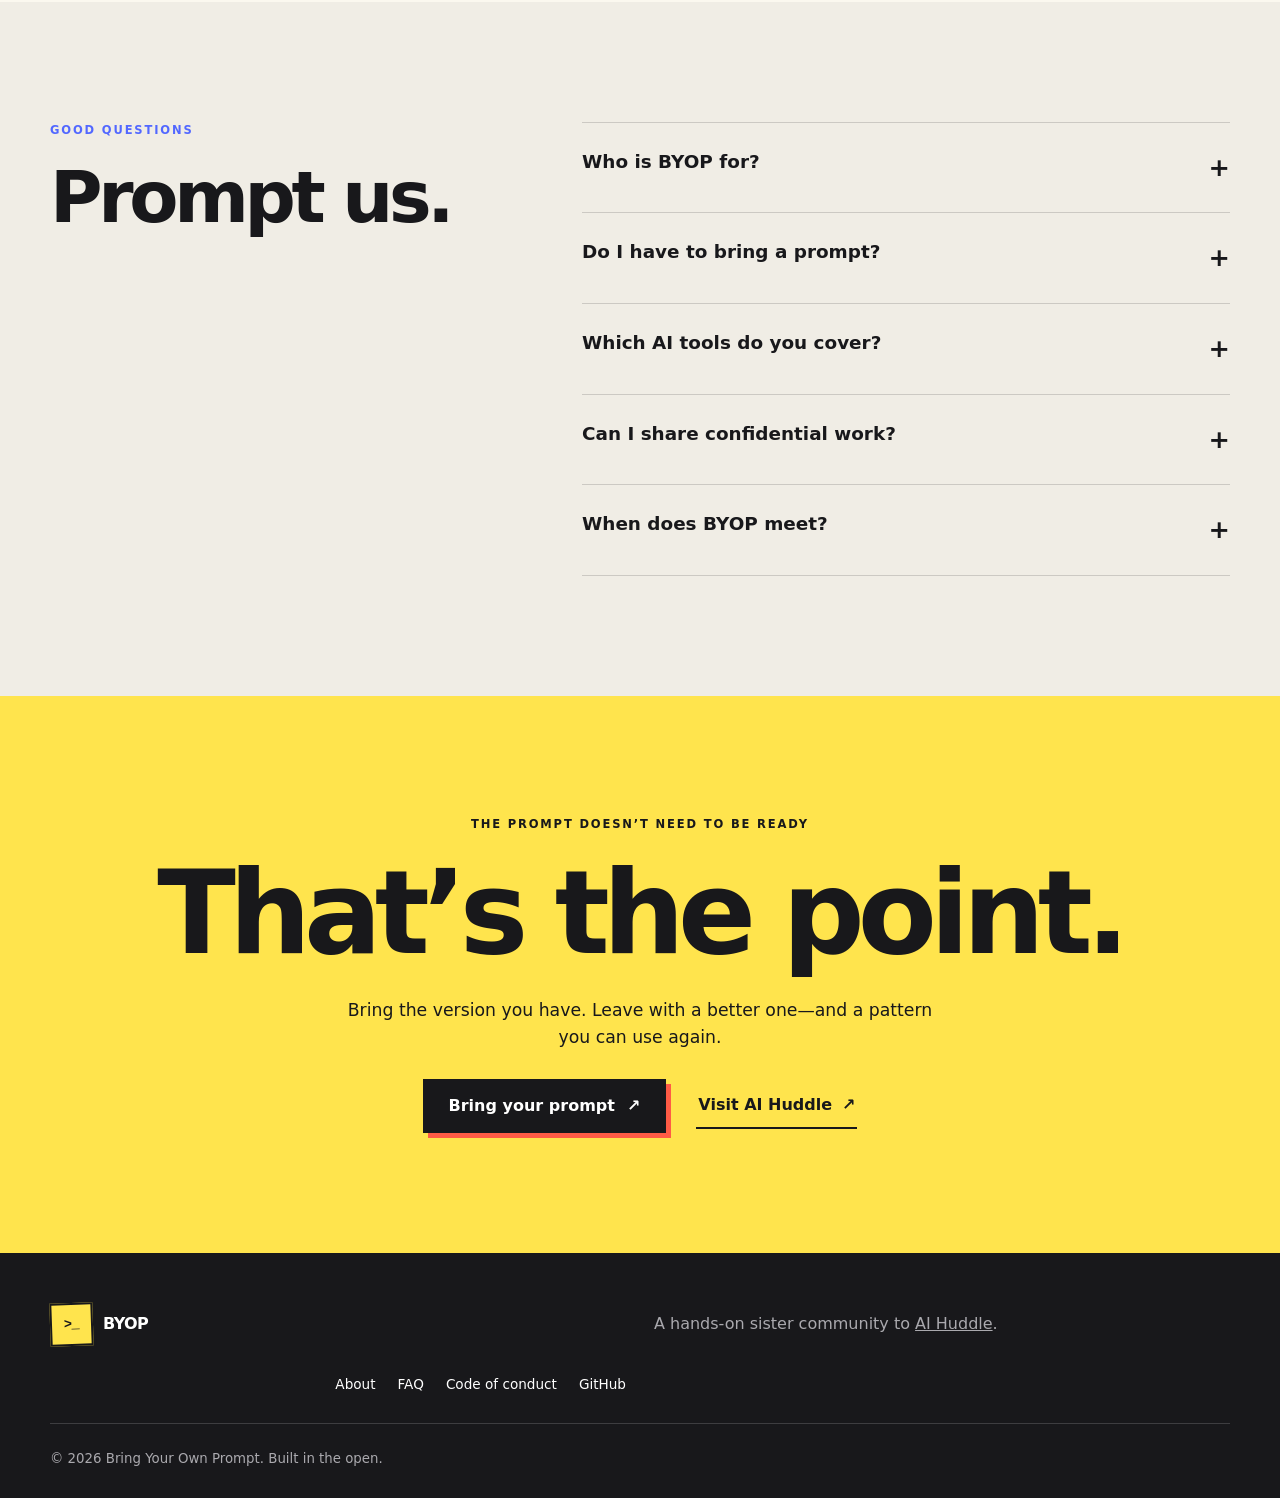
==== commit 019391b7: "Move Buy Me a Coffee link to page header" ====
--- a/index.html
+++ b/index.html
@@ -14,6 +14,26 @@
   <link rel="icon" href="assets/favicon.svg" type="image/svg+xml">
   <link rel="stylesheet" href="styles.css?v=1">
   <script defer src="script.js?v=1"></script>
+    <style id="bmc-support-style">
+      .bmc-support {
+        position: fixed;
+        top: 12px;
+        right: 12px;
+        z-index: 10000;
+        margin: 0;
+        padding: 8px 12px;
+        border: 1px solid #d8c69f;
+        border-radius: 999px;
+        background: rgba(255, 251, 240, 0.97);
+        box-shadow: 0 2px 10px rgba(23, 32, 38, 0.16);
+        font: 600 0.9rem/1.3 system-ui, sans-serif;
+      }
+      .bmc-support a { color: #5b3a06; text-decoration: none; white-space: nowrap; }
+      .bmc-support a:hover, .bmc-support a:focus-visible { text-decoration: underline; }
+      @media (max-width: 520px) {
+        .bmc-support { left: 50%; right: auto; transform: translateX(-50%); }
+      }
+    </style>
 </head>
 <body>
   <a class="skip-link" href="#main">Skip to content</a>
@@ -196,9 +216,7 @@
       <small>© <span data-year></span> Bring Your Own Prompt. Built in the open.</small>
     </div>
   
-    <p style="margin: 1rem auto; padding: 0.75rem 1rem; text-align: center; font: 0.95rem/1.5 system-ui, sans-serif;">
-      <a href="https://buymeacoffee.com/Caliche" target="_blank" rel="noopener noreferrer" style="color: inherit; text-decoration: underline; text-underline-offset: 0.15em;">☕ Buy me a coffee</a>
-    </p>
+    <p class="bmc-support"><a href="https://buymeacoffee.com/Caliche" target="_blank" rel="noopener noreferrer">☕ Buy me a coffee</a></p>
 </footer>
 
   <dialog class="submit-dialog" data-submit-dialog aria-labelledby="submit-title">
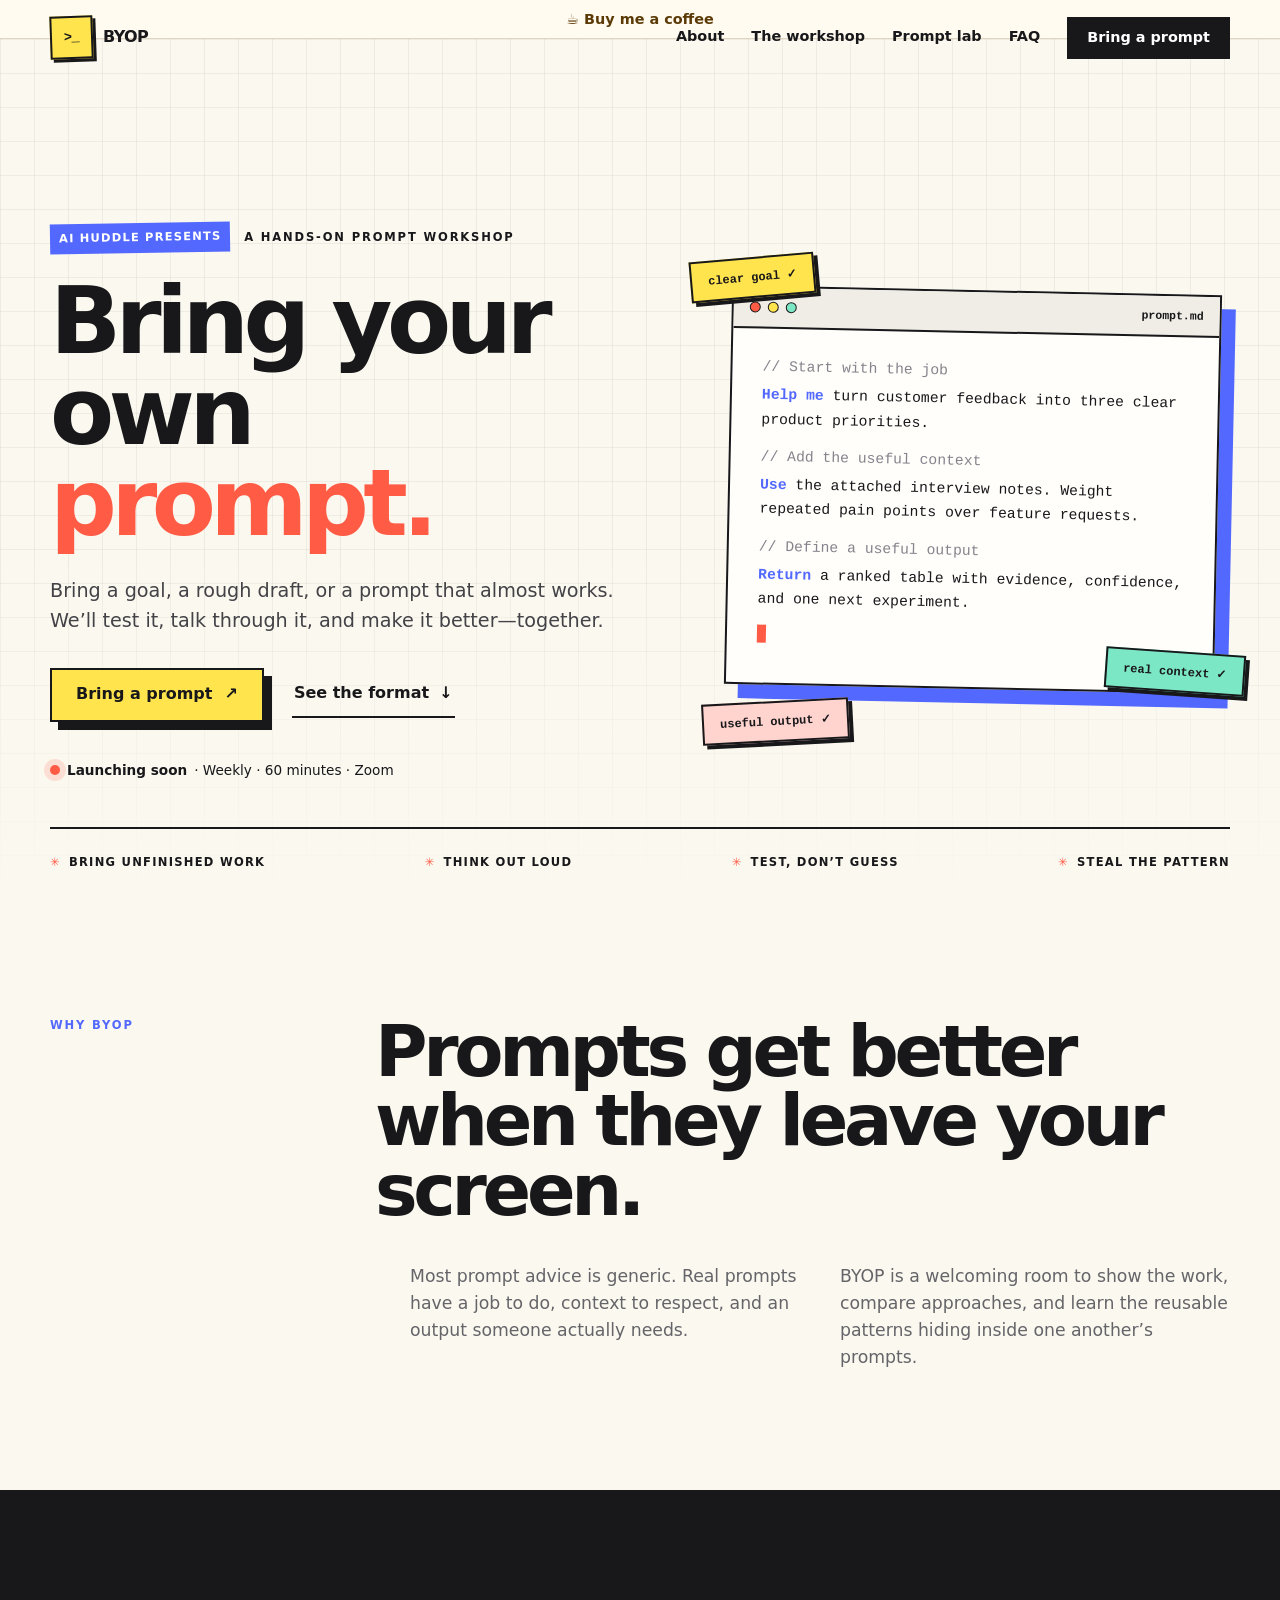
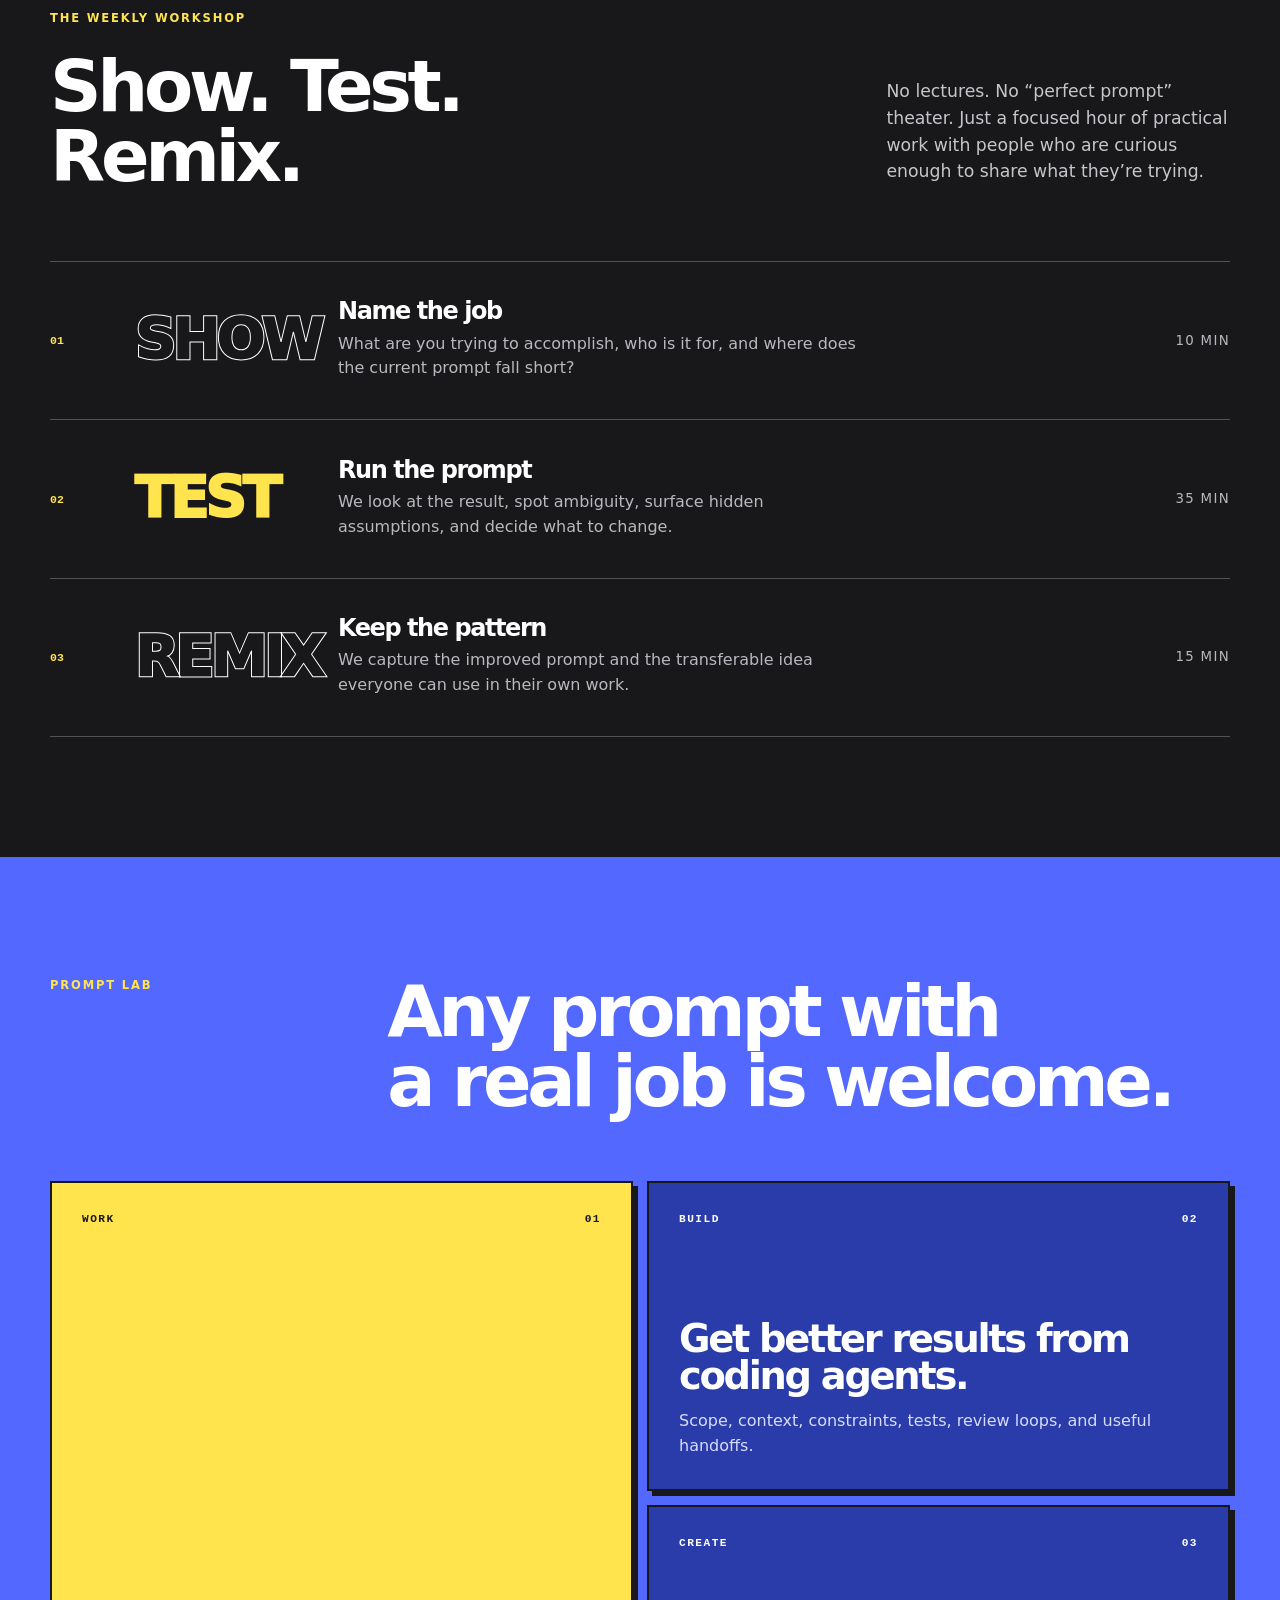
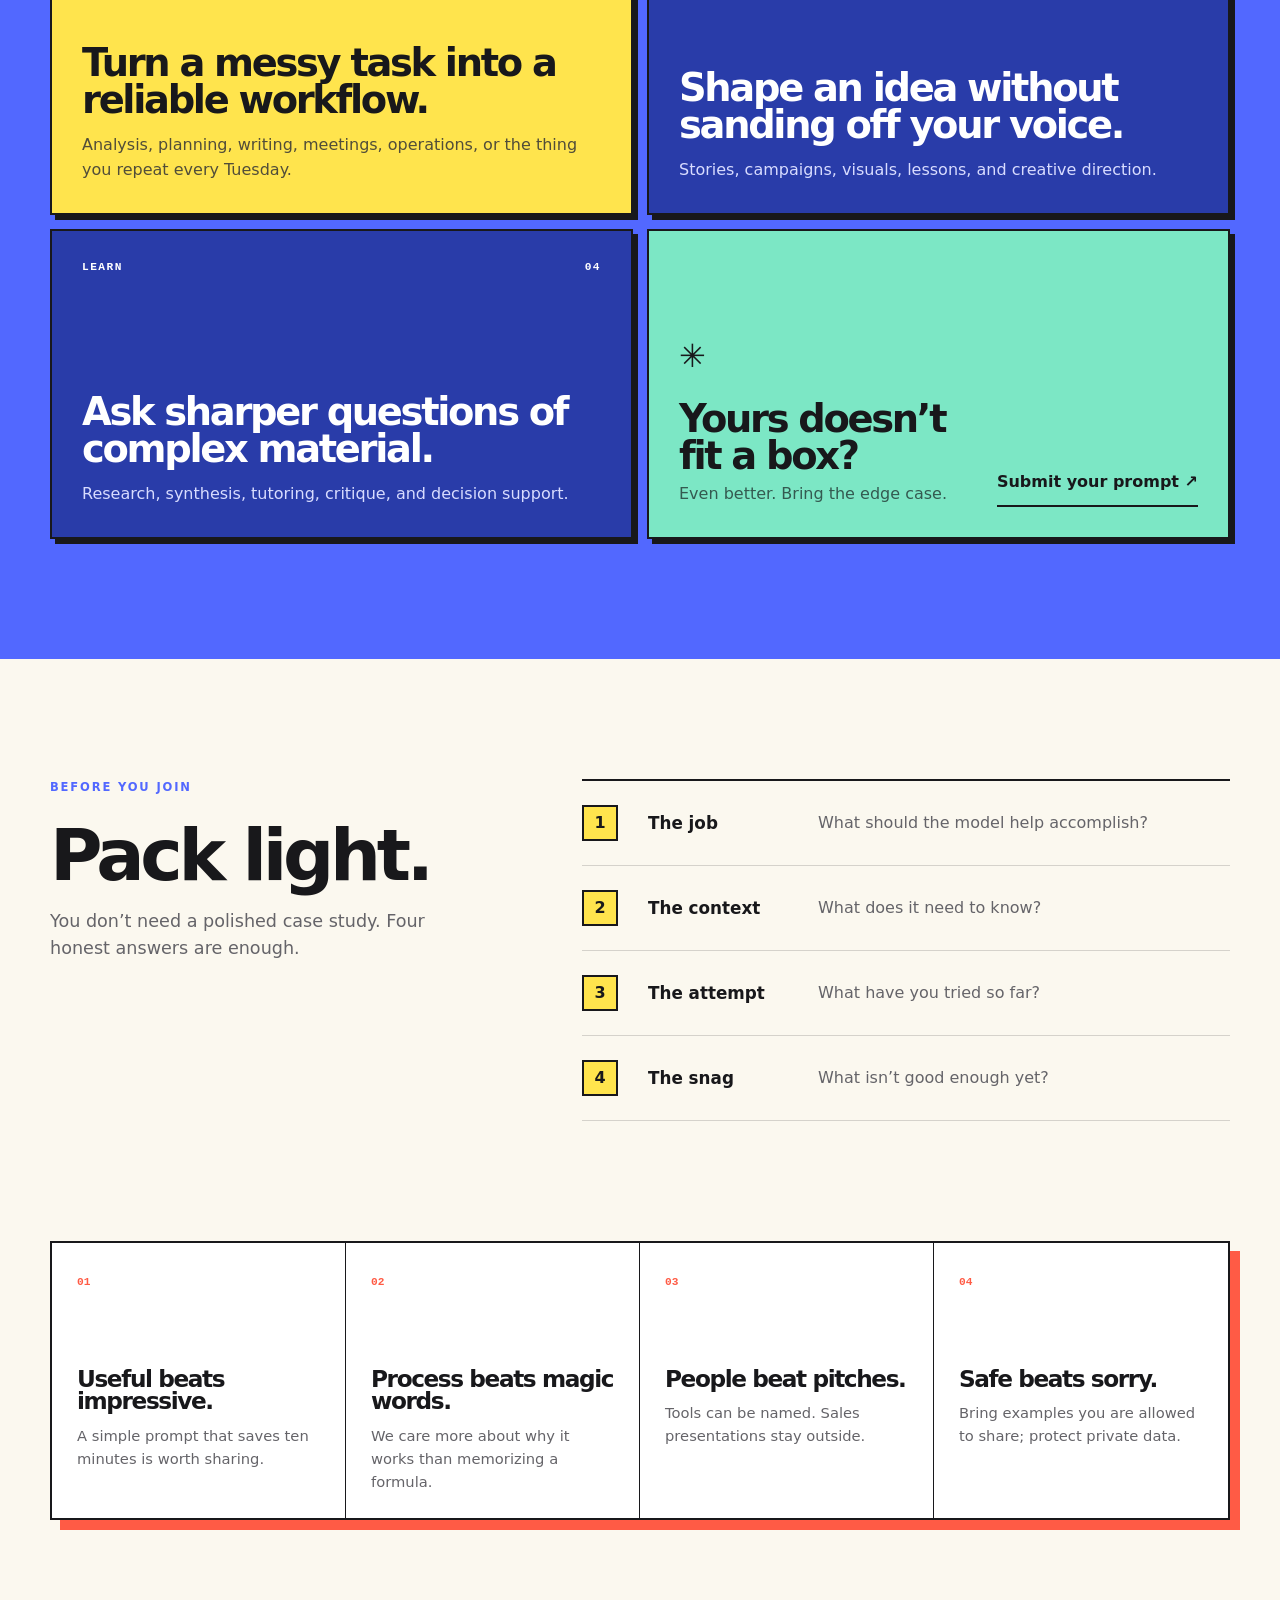
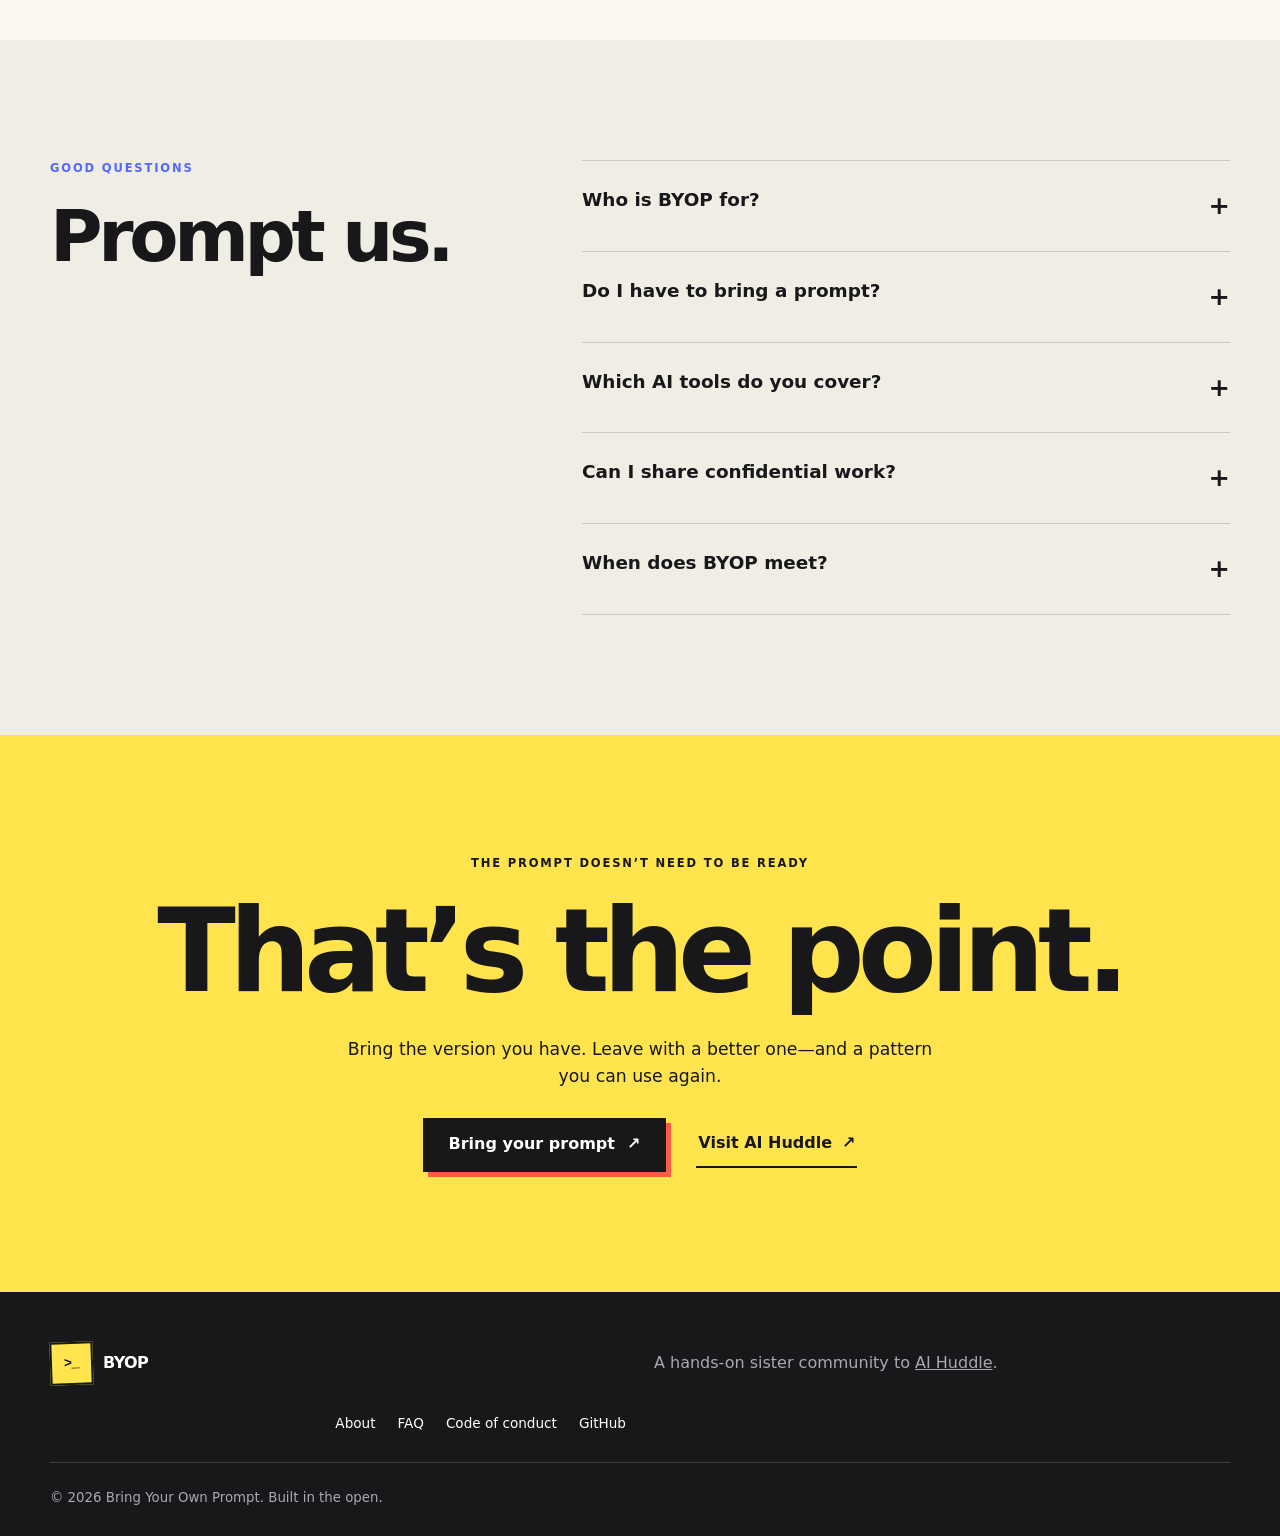
==== commit 70d28707: "Place support link above page content" ====
--- a/index.html
+++ b/index.html
@@ -14,28 +14,22 @@
   <link rel="icon" href="assets/favicon.svg" type="image/svg+xml">
   <link rel="stylesheet" href="styles.css?v=1">
   <script defer src="script.js?v=1"></script>
+
     <style id="bmc-support-style">
       .bmc-support {
-        position: fixed;
-        top: 12px;
-        right: 12px;
-        z-index: 10000;
-        margin: 0;
-        padding: 8px 12px;
-        border: 1px solid #d8c69f;
-        border-radius: 999px;
-        background: rgba(255, 251, 240, 0.97);
-        box-shadow: 0 2px 10px rgba(23, 32, 38, 0.16);
-        font: 600 0.9rem/1.3 system-ui, sans-serif;
+        display: flex; justify-content: center; align-items: center; box-sizing: border-box; width: 100%;
+        margin: 0; padding: 0.55rem 1rem; border-bottom: 1px solid #e0d5bf;
+        background: rgba(255, 251, 240, 0.98); color: #5b3a06; text-align: center;
+        font: 600 0.9rem/1.4 system-ui, sans-serif;
       }
-      .bmc-support a { color: #5b3a06; text-decoration: none; white-space: nowrap; }
-      .bmc-support a:hover, .bmc-support a:focus-visible { text-decoration: underline; }
-      @media (max-width: 520px) {
-        .bmc-support { left: 50%; right: auto; transform: translateX(-50%); }
-      }
+      .bmc-support a { color: inherit; text-decoration: none; white-space: nowrap; }
+      .bmc-support a:hover, .bmc-support a:focus-visible { text-decoration: underline; text-underline-offset: 0.15em; }
+      .bmc-support a:focus-visible { outline: 2px solid currentColor; outline-offset: 3px; }
     </style>
 </head>
 <body>
+  <div class="bmc-support"><a href="https://buymeacoffee.com/Caliche" target="_blank" rel="noopener noreferrer">☕ Buy me a coffee</a></div>
+
   <a class="skip-link" href="#main">Skip to content</a>
   <header class="site-header" data-header>
     <div class="shell nav-wrap">
@@ -215,8 +209,6 @@
       <nav aria-label="Footer"><a href="#about">About</a><a href="#faq">FAQ</a><a href="https://github.com/numerate64/byop/blob/main/CODE_OF_CONDUCT.md">Code of conduct</a><a href="https://github.com/numerate64/byop">GitHub</a></nav>
       <small>© <span data-year></span> Bring Your Own Prompt. Built in the open.</small>
     </div>
-  
-    <p class="bmc-support"><a href="https://buymeacoffee.com/Caliche" target="_blank" rel="noopener noreferrer">☕ Buy me a coffee</a></p>
 </footer>
 
   <dialog class="submit-dialog" data-submit-dialog aria-labelledby="submit-title">
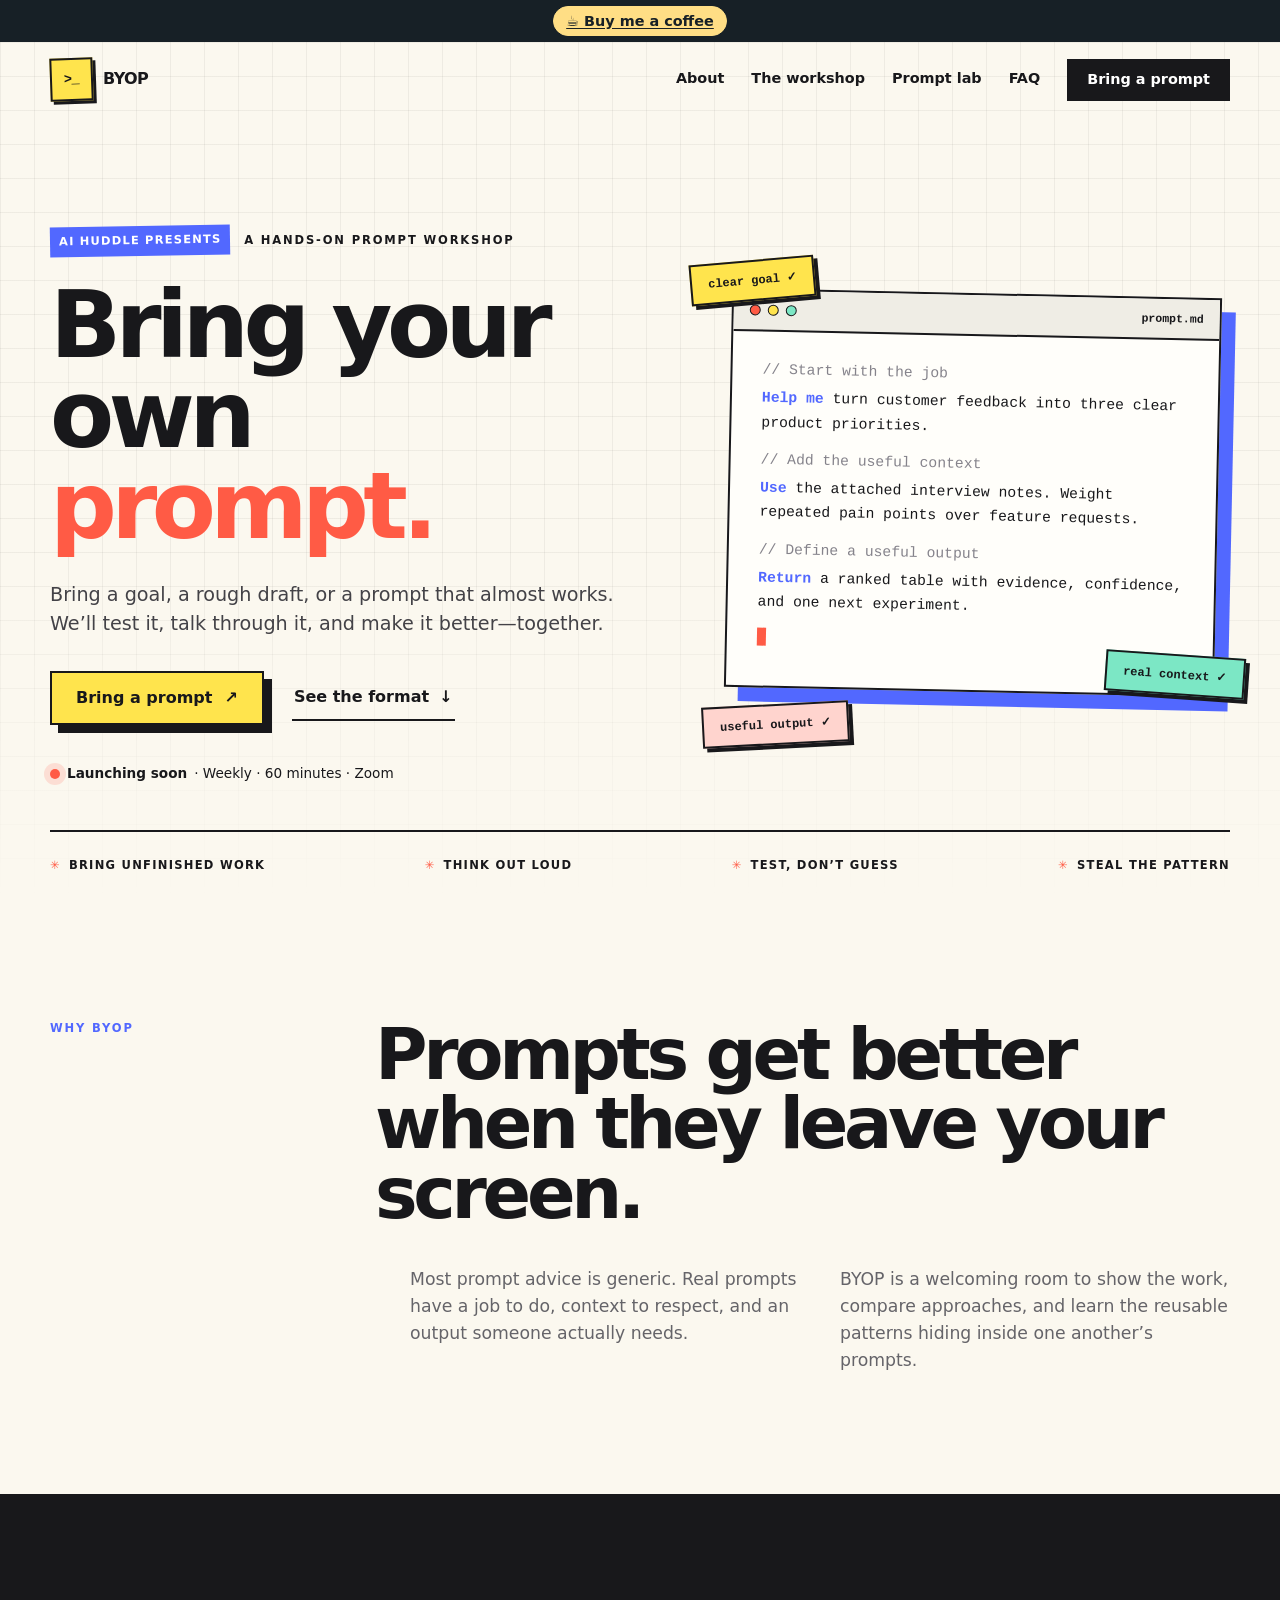
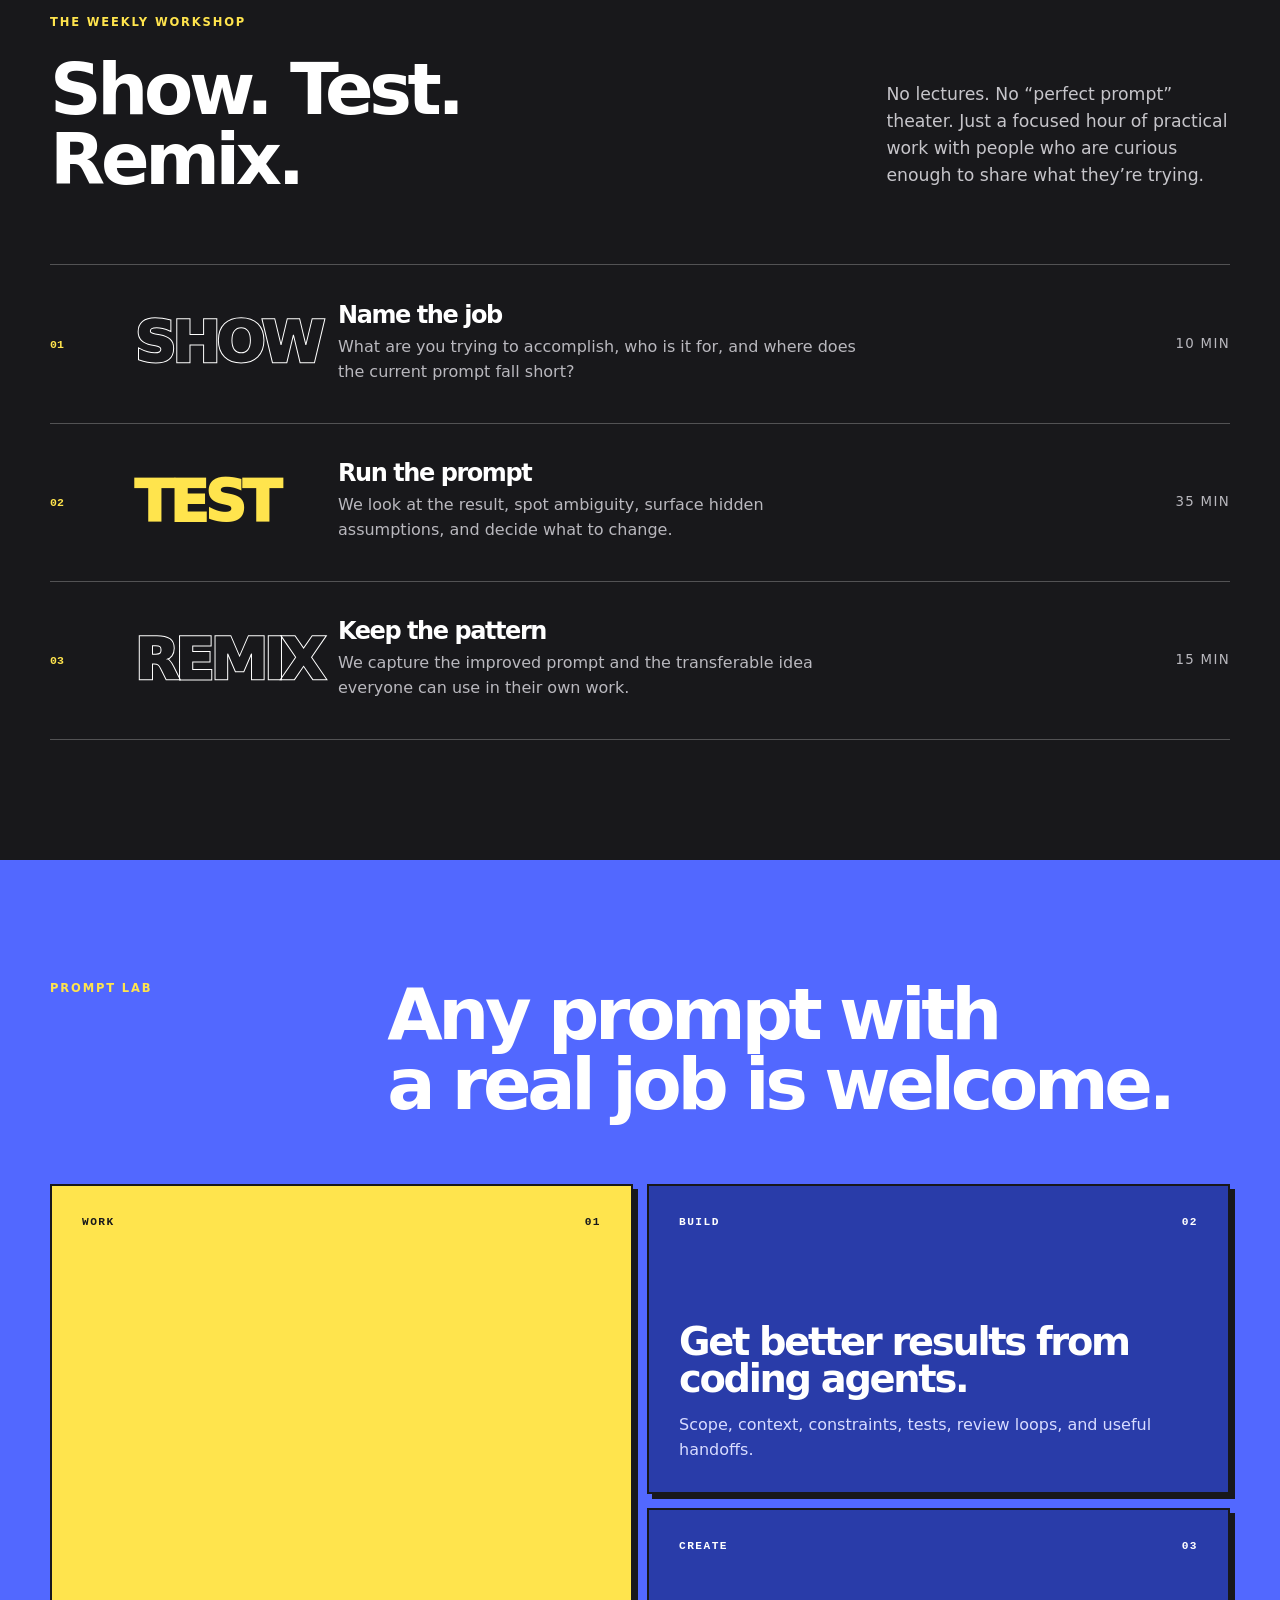
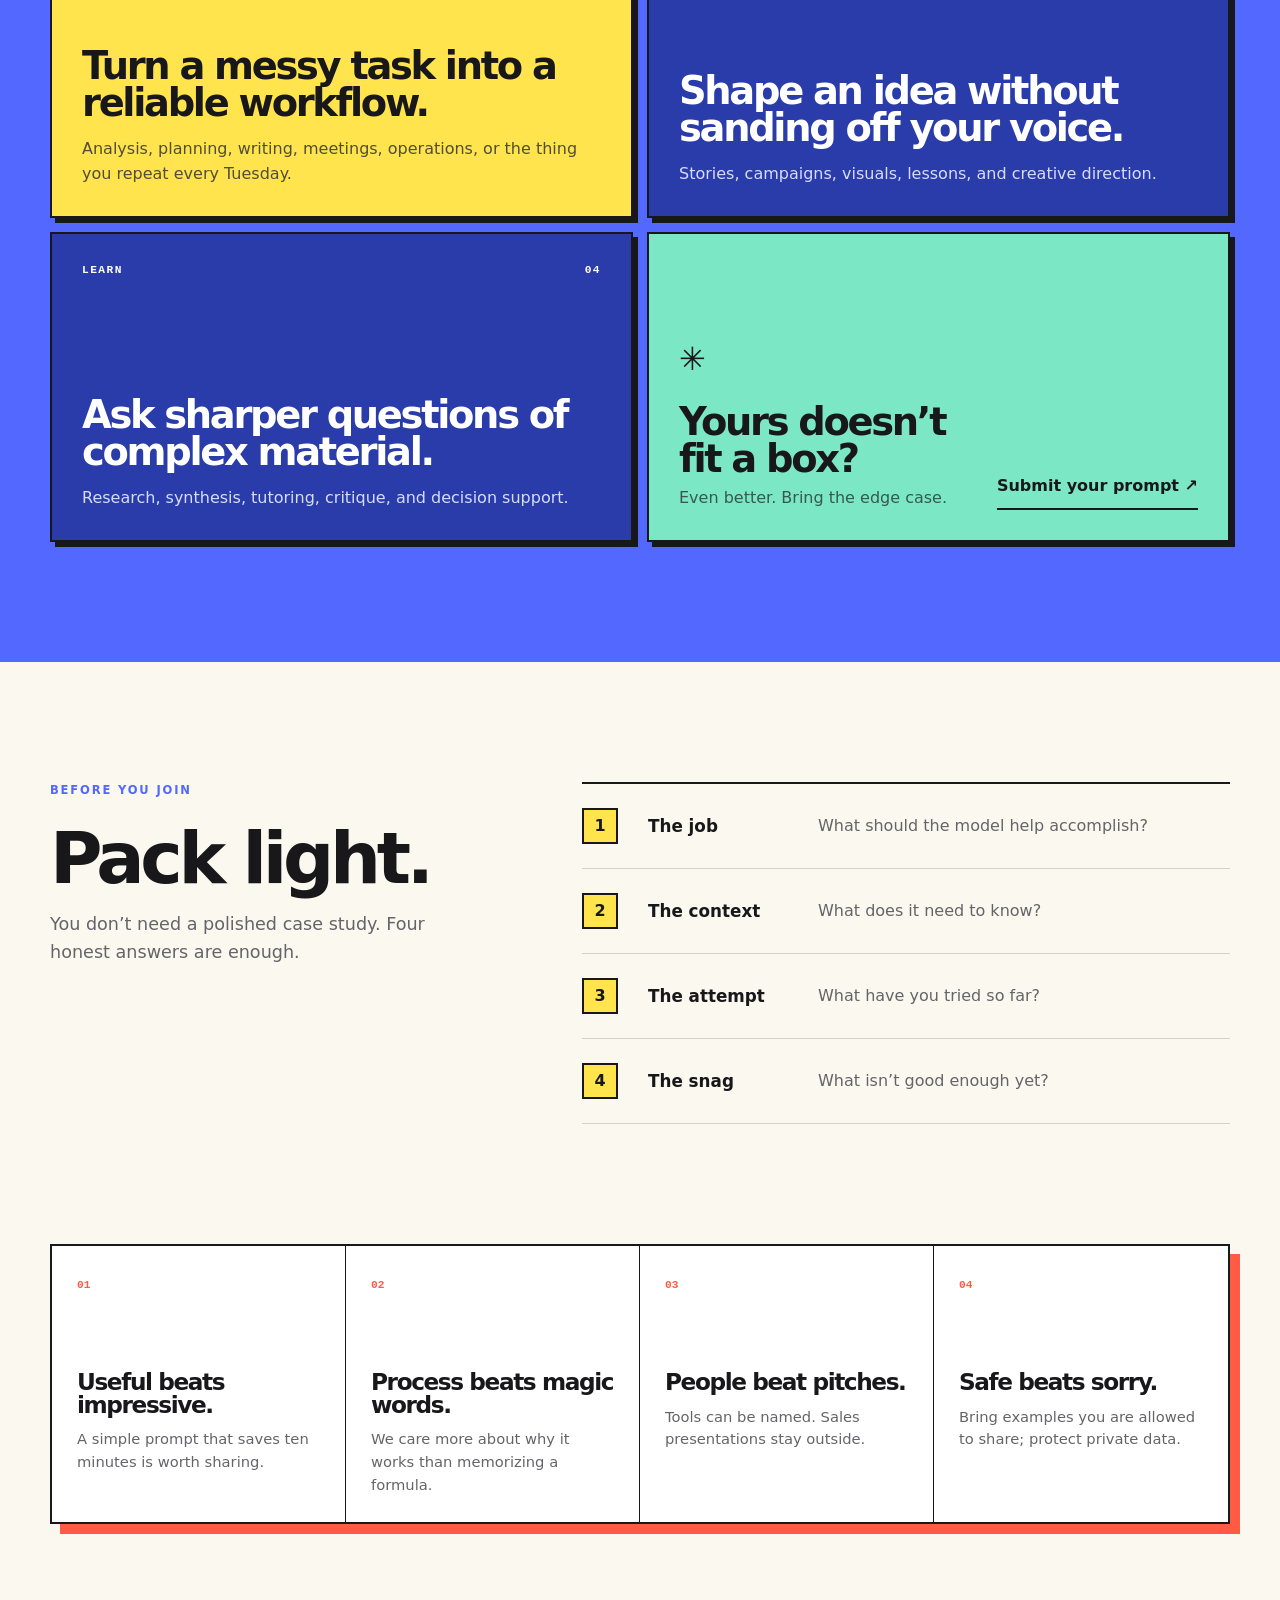
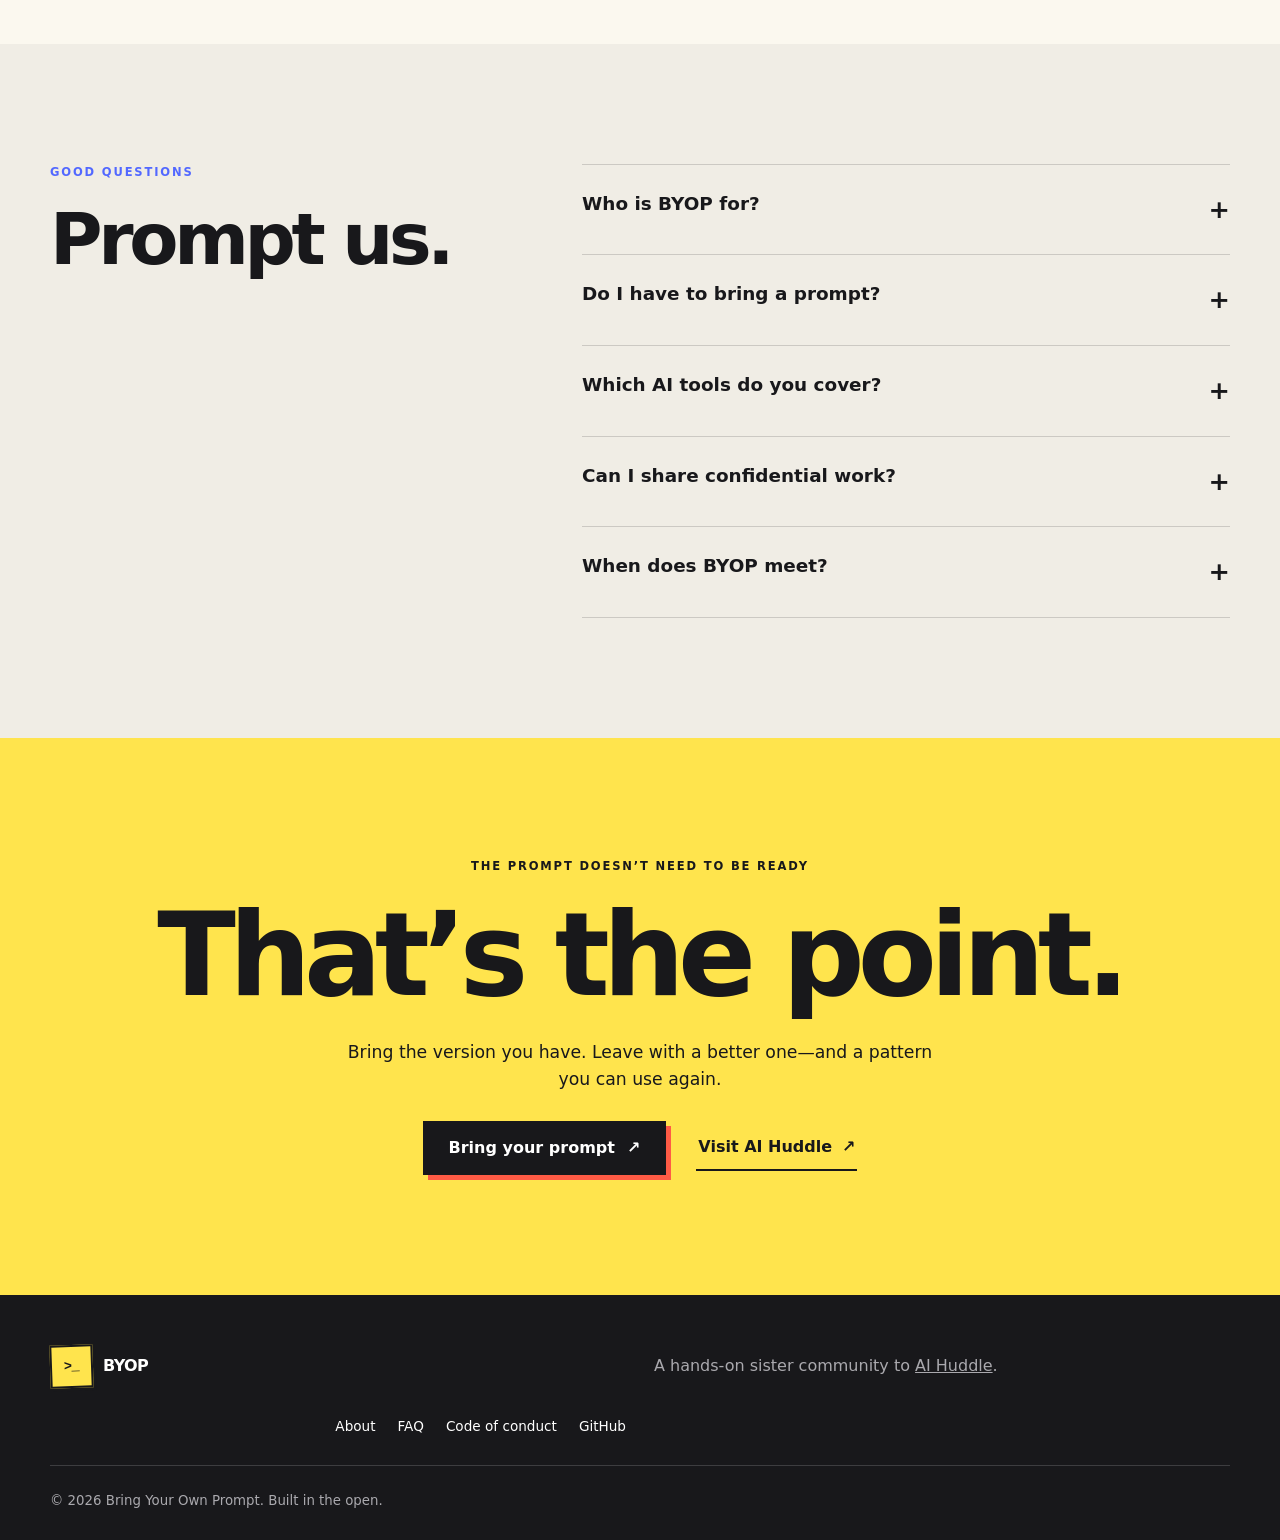
==== commit daef15c7: "Make the top support link visible and clickable" ====
--- a/index.html
+++ b/index.html
@@ -17,14 +17,22 @@
 
     <style id="bmc-support-style">
       .bmc-support {
-        display: flex; justify-content: center; align-items: center; box-sizing: border-box; width: 100%;
-        margin: 0; padding: 0.55rem 1rem; border-bottom: 1px solid #e0d5bf;
-        background: rgba(255, 251, 240, 0.98); color: #5b3a06; text-align: center;
+        position: sticky; top: 0; z-index: 10000;
+        display: flex; justify-content: center; align-items: center; box-sizing: border-box;
+        width: 100%; height: 42px; margin: 0; padding: 0 1rem;
+        background: #172026; color: #fff; text-align: center;
         font: 600 0.9rem/1.4 system-ui, sans-serif;
       }
-      .bmc-support a { color: inherit; text-decoration: none; white-space: nowrap; }
-      .bmc-support a:hover, .bmc-support a:focus-visible { text-decoration: underline; text-underline-offset: 0.15em; }
-      .bmc-support a:focus-visible { outline: 2px solid currentColor; outline-offset: 3px; }
+      .bmc-support a {
+        display: inline-flex; align-items: center; justify-content: center; min-height: 30px;
+        padding: 4px 12px; border: 1px solid #ffde85; border-radius: 999px;
+        background: #ffde85; color: #172026; font-weight: 700; text-decoration: underline;
+        text-underline-offset: 0.15em; white-space: nowrap;
+      }
+      .bmc-support a:hover { background: #fff; border-color: #fff; }
+      .bmc-support a:focus-visible { outline: 2px solid #fff; outline-offset: 3px; }
+      .site-header { top: 42px; }
+      .header { top: 42px; }
     </style>
 </head>
 <body>
